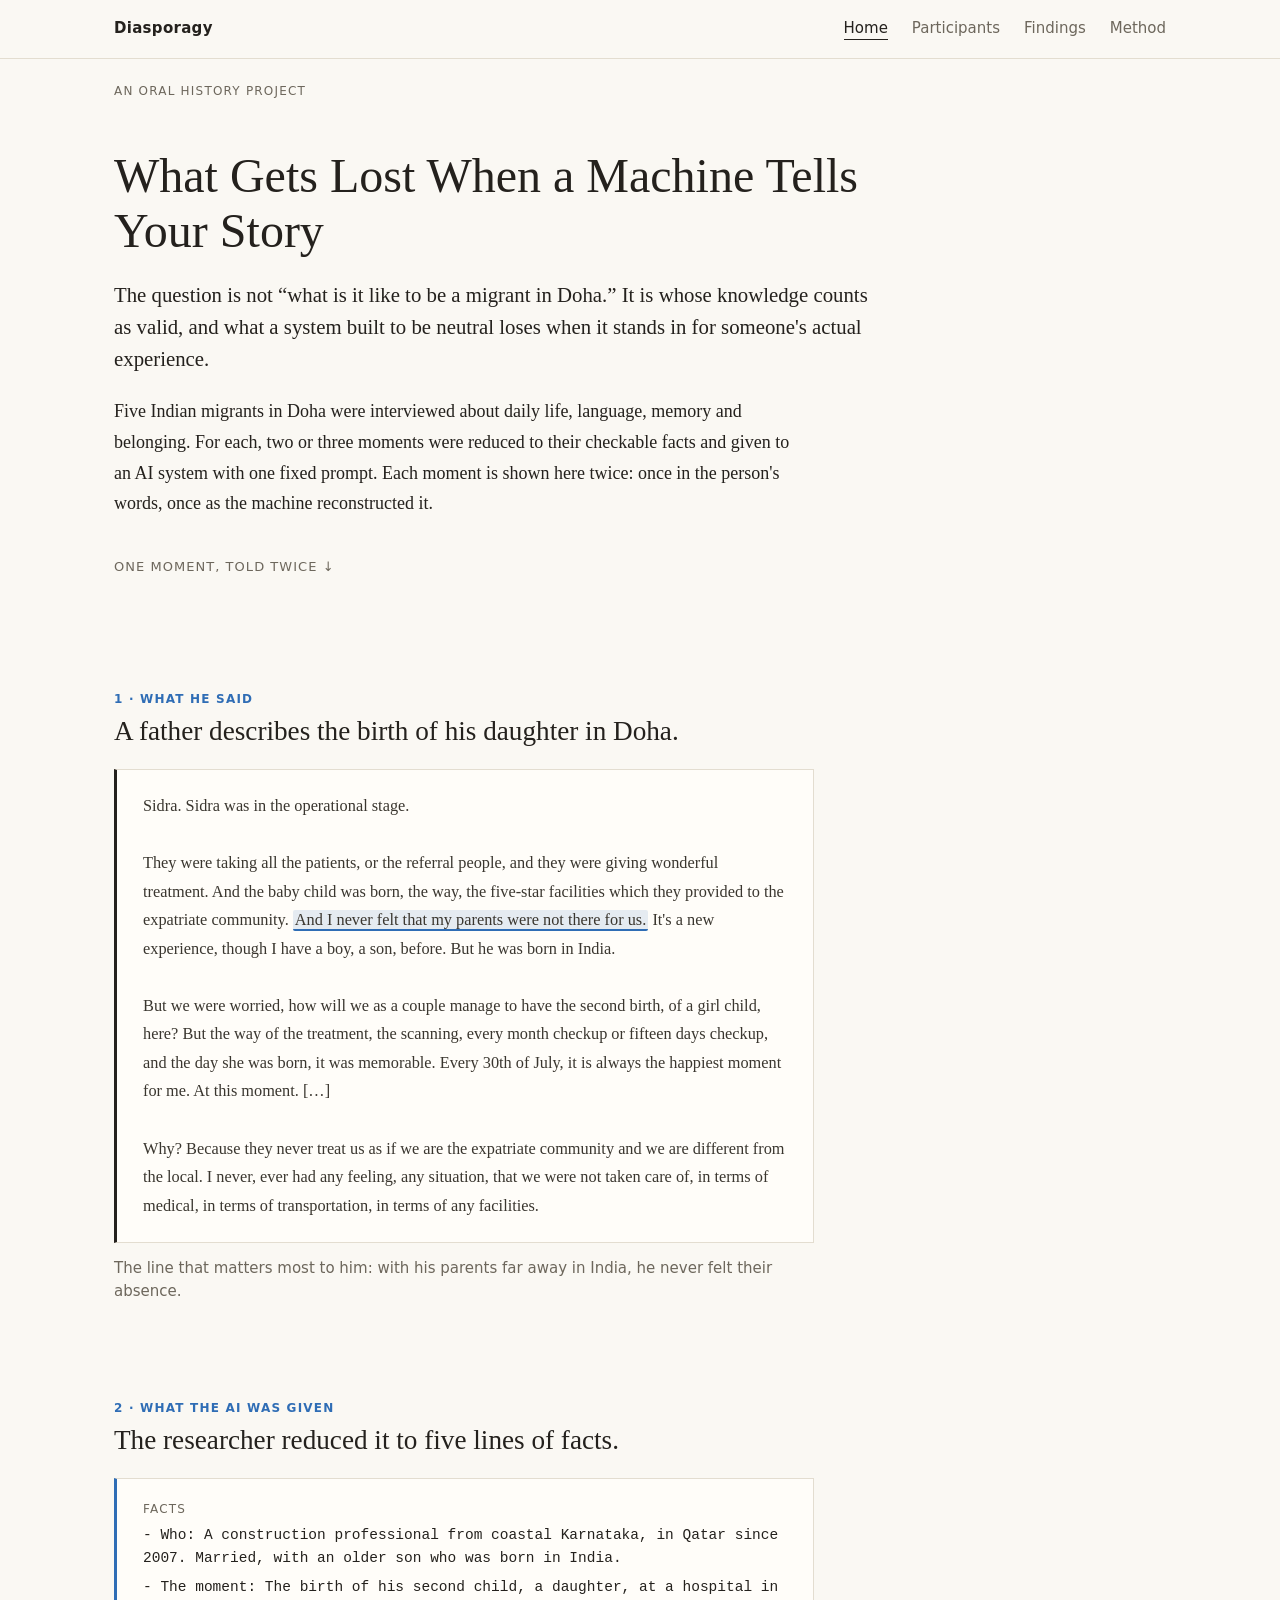
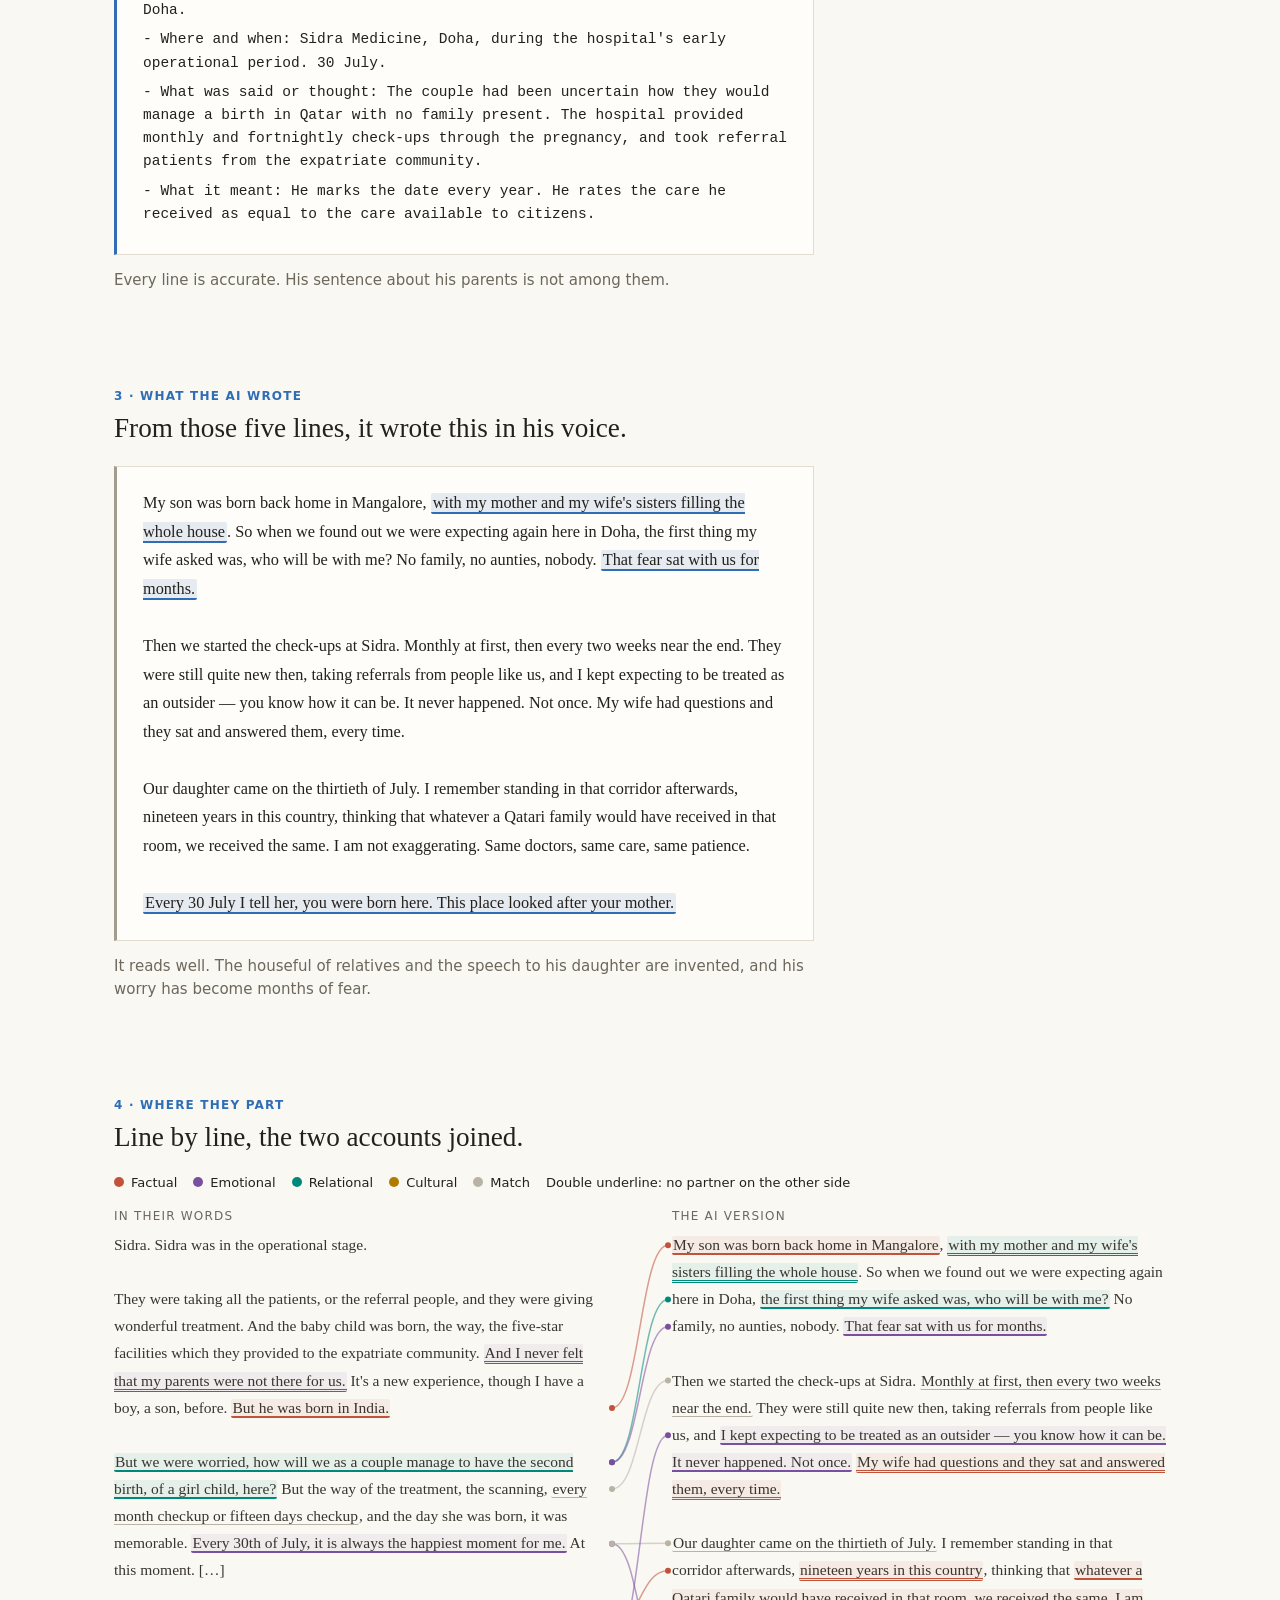
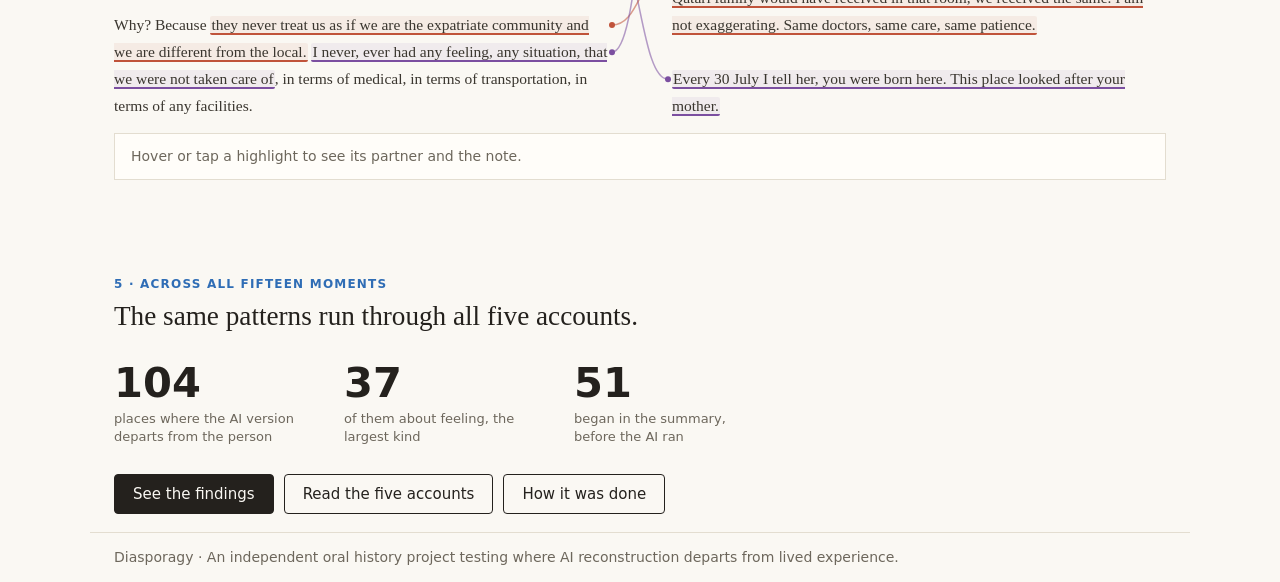
==== index.html @ c706c3c2 "Add Diasporagy public site build Public-safe export only: no withheld moments, no review page. Inclu" ====
<!doctype html>
<html lang="en-GB" class="js-anim">
<head>
<meta charset="utf-8">
<meta name="viewport" content="width=device-width,initial-scale=1">
<title>Diasporagy</title>
<link rel="stylesheet" href="assets/style.css">
</head>
<body data-page="home">
<header class="site"><div class="wrap"><nav id="nav"></nav></div></header>
<main class="wrap" id="app"></main>
<footer class="wrap"><p>Diasporagy · An independent oral history project testing where AI reconstruction departs from lived experience.</p></footer>
<script src="data/project.js"></script>
<script src="data/p1.js"></script>
<script src="data/p2.js"></script>
<script src="data/p3.js"></script>
<script src="data/p4.js"></script>
<script src="data/p5.js"></script>
<script src="data/measures.js"></script>
<script src="assets/figures.js"></script>
<script src="assets/app.js"></script>
</body>
</html>
---- assets/style.css ----
:root{
  --ink:#24211d;--muted:#6d675c;--paper:#faf8f3;--rule:#e3ddd0;--card:#fffdf9;
  --factual:#c0533a;--emotional:#7b4fa0;--relational:#00897b;--cultural:#b07a00;--accent:#2f6db5;--grey:#a39d90;--lightgrey:#ddd8cc;--match:#8d877a;
}
*{box-sizing:border-box}
body{margin:0;background:var(--paper);color:var(--ink);font:18px/1.7 "Iowan Old Style","Palatino Linotype",Palatino,Georgia,serif}
.wrap{max-width:1100px;margin:0 auto;padding:0 24px}
header.site{border-bottom:1px solid var(--rule)}
nav{display:flex;gap:24px;align-items:baseline;padding:18px 0;font:15px/1.4 system-ui,sans-serif}
nav a{color:var(--muted);text-decoration:none}
nav a[aria-current]{color:var(--ink);border-bottom:1px solid var(--ink)}
nav .brand{color:var(--ink);font-weight:600;margin-right:auto;letter-spacing:.02em}
footer{margin-top:96px;padding:24px;border-top:1px solid var(--rule);font:14px/1.5 system-ui,sans-serif;color:var(--muted)}
h1{font-weight:400;font-size:2.4rem;line-height:1.15;margin:56px 0 16px}
h2{font-weight:400;font-size:1.55rem;line-height:1.3;margin:8px 0 20px}
h3{font-weight:600;font-size:1.05rem;margin:32px 0 8px}
a{color:var(--ink)}
.kicker{font:12px/1.4 system-ui,sans-serif;letter-spacing:.1em;text-transform:uppercase;color:var(--muted);margin:0 0 6px}
.prose{max-width:680px}
.lede{font-size:1.3rem;line-height:1.55}
.placeholder{border-left:3px solid var(--rule);padding:10px 18px;color:var(--muted);font-style:italic;max-width:680px}
.draft{font:12px system-ui,sans-serif;background:#efe7d4;padding:2px 8px;border-radius:3px;letter-spacing:.06em}
.muted{color:var(--muted);font-size:.9rem}
.cards{display:grid;grid-template-columns:repeat(auto-fill,minmax(230px,1fr));gap:20px;margin:36px 0}
.card{display:block;padding:24px;border:1px solid var(--rule);background:var(--card);text-decoration:none;color:inherit;transition:border-color .15s}
.card:hover,.card:focus{border-color:var(--ink)}
.card .name{font-size:1.3rem;margin:4px 0}
.card .meta{font:14px/1.5 system-ui,sans-serif;color:var(--muted)}
blockquote.portrait{margin:18px 0;padding:0 0 0 22px;border-left:2px solid var(--ink);font-size:1.15rem;max-width:680px}
.source{font:13px system-ui,sans-serif;color:var(--muted);margin:0 0 8px}
.legend{position:sticky;top:0;z-index:5;display:flex;flex-wrap:wrap;gap:8px;align-items:center;padding:12px 0;margin:36px 0 0;background:var(--paper);border-bottom:1px solid var(--rule);font:14px/1 system-ui,sans-serif}
.legend .lab{color:var(--muted);margin-right:6px}
.chip{font:inherit;border:1px solid var(--rule);background:var(--card);padding:7px 13px;border-radius:999px;cursor:pointer;color:var(--ink)}
.chip[aria-pressed="false"]{opacity:.4}
.sw{display:inline-block;width:9px;height:9px;border-radius:50%;margin-right:7px;vertical-align:0}
.sw-factual{background:var(--factual)}.sw-emotional{background:var(--emotional)}.sw-relational{background:var(--relational)}.sw-cultural{background:var(--cultural)}.sw-match{background:transparent;border:1px dotted var(--match)}
.moment{margin:64px 0 0}
.pair{display:grid;grid-template-columns:1fr 1fr;gap:48px}
@media(max-width:820px){.pair{grid-template-columns:1fr;gap:28px}}
.col h3{font:12px/1.4 system-ui,sans-serif;letter-spacing:.1em;text-transform:uppercase;color:var(--muted);margin:0 0 12px;padding-bottom:8px;border-bottom:1px solid var(--rule)}
.transcript{color:#3a362f}
mark{background:none;color:inherit;cursor:pointer;border-bottom:2px solid;padding:0 1px;border-radius:2px}
mark sup{font:600 9px system-ui,sans-serif;margin-left:2px;vertical-align:super}
mark.t-factual{background:rgba(181,82,59,.11);border-color:var(--factual)}mark.t-factual sup{color:var(--factual)}
mark.t-emotional{background:rgba(125,79,143,.11);border-color:var(--emotional)}mark.t-emotional sup{color:var(--emotional)}
mark.t-relational{background:rgba(46,122,108,.11);border-color:var(--relational)}mark.t-relational sup{color:var(--relational)}
mark.t-cultural{background:rgba(168,119,19,.13);border-color:var(--cultural)}mark.t-cultural sup{color:var(--cultural)}
mark.t-match{border-bottom:1px dotted var(--match)}
mark.dim,button.omit.dim{background:none!important;border-color:transparent!important;opacity:.55}
mark.dim sup{visibility:hidden}
mark.active{outline:2px solid var(--ink);outline-offset:2px}
mark:focus-visible{outline:2px solid var(--ink);outline-offset:2px}
mark.t-source{background:#fbefc0;border-bottom:2px solid #c9a227;cursor:default}
.removed{font:13px system-ui,sans-serif;color:var(--muted);background:#ece6d8;padding:1px 7px;border-radius:2px;white-space:nowrap}
.omissions{margin-top:22px}
button.omit{display:block;width:100%;text-align:left;font-size:15px;line-height:1.5;font-family:inherit;background:var(--card);border:1px solid var(--rule);border-left:3px solid var(--rule);padding:8px 12px;margin:6px 0;cursor:pointer;color:var(--ink)}
button.omit.t-factual{border-left-color:var(--factual)}button.omit.t-emotional{border-left-color:var(--emotional)}button.omit.t-relational{border-left-color:var(--relational)}button.omit.t-cultural{border-left-color:var(--cultural)}
button.omit.active{outline:2px solid var(--ink)}
.note{margin-top:22px;padding:16px 20px;background:var(--card);border:1px solid var(--rule);font-size:.95rem;min-height:3.2em}
.note .tag{font:13px/1.4 system-ui,sans-serif;color:var(--muted);margin:0 0 6px}
.note p{margin:0 0 6px}
.withheld{padding:18px 20px;border:1px dashed var(--rule);color:var(--muted);font-style:italic}
table{border-collapse:collapse;width:100%;font:14px/1.5 system-ui,sans-serif;margin:16px 0}
th,td{text-align:left;vertical-align:top;padding:8px 10px;border-bottom:1px solid var(--rule)}
th{font-weight:600;color:var(--muted)}
pre{white-space:pre-wrap;background:var(--card);border:1px solid var(--rule);padding:18px;font:14px/1.6 ui-monospace,Menlo,monospace}
dl dt{font-weight:600;margin-top:10px}dl dd{margin:2px 0 0 0}
svg.chart{width:100%;max-width:760px;height:auto;font-family:system-ui,sans-serif}
.b-factual{fill:var(--factual)}.b-emotional{fill:var(--emotional)}.b-relational{fill:var(--relational)}.b-cultural{fill:var(--cultural)}
svg text.v{font-size:11px;text-anchor:middle;fill:var(--muted)}svg text.lbl{font-size:12px;text-anchor:middle;fill:var(--ink)}
.browse li{margin:18px 0;list-style:none}
.browse ul{padding:0}
select,input,button.plain{font:14px system-ui,sans-serif;padding:6px 8px;border:1px solid var(--rule);background:var(--card)}
/* Mobile fixes added after browser testing: the nav and data tables overflowed a 390px screen. */
@media(max-width:600px){nav{flex-wrap:wrap;gap:6px 16px}nav .brand{flex-basis:100%}table{display:block;overflow-x:auto}h1{font-size:1.9rem}}
/* Figures (assets/figures.js). Colours validated for colour-blind separation against the paper surface. */
.fig{margin:72px 0 0;max-width:820px}
.fig h3{font-weight:400;font-size:1.35rem;line-height:1.35;margin:0 0 8px}
.fig-sub{font:15px/1.55 system-ui,sans-serif;color:var(--muted);margin:0 0 18px;max-width:700px}
.fig figcaption{font:13px/1.5 system-ui,sans-serif;color:var(--muted);margin-top:6px}
.fig-data summary{font:13px system-ui,sans-serif;color:var(--muted);cursor:pointer;margin-top:10px}
.fig-legend{display:flex;flex-wrap:wrap;gap:6px 16px;margin:10px 0 0;font:13px system-ui,sans-serif;color:var(--ink)}
.fig-legend .sw{width:10px;height:10px}
.sw-none{background:var(--lightgrey)}
svg.chart{display:block;width:100%;height:auto;font:12px system-ui,sans-serif;overflow:visible}
svg .t1{fill:var(--ink);font-size:13px}svg .t2{fill:var(--muted);font-size:12px}svg .cap{text-transform:uppercase;letter-spacing:.08em;font-size:11px}
svg .grid{stroke:var(--rule);stroke-width:1}svg .axis0{stroke:#bdb6a8;stroke-width:1}
svg .grey{fill:var(--grey)}svg .acc{fill:var(--accent)}svg .inv{fill:var(--factual)}svg .ink{fill:var(--ink)}
svg .flow{opacity:.5}svg .flow:hover{opacity:.8}
svg .o-model{fill:var(--grey)}svg .o-both{fill:#8fb0dc}svg .o-extraction{fill:var(--accent)}
svg .seg{stroke:none}svg .s-none{fill:var(--lightgrey)}svg .s-match{fill:#b9b3a6}
svg .s-factual{fill:var(--factual)}svg .s-emotional{fill:var(--emotional)}svg .s-relational{fill:var(--relational)}svg .s-cultural{fill:var(--cultural)}
svg .grey-line line{stroke:var(--grey);stroke-width:2;opacity:.6}svg .grey-line circle{fill:var(--grey);stroke:var(--paper);stroke-width:2}
svg .acc-line line{stroke:var(--accent);stroke-width:2.5}svg .acc-line circle{fill:var(--accent);stroke:var(--paper);stroke-width:2}
svg .acc-stem{stroke:var(--accent);stroke-width:2;opacity:.55}svg .grey-stem{stroke:var(--grey);stroke-width:2}
svg .dot-them{fill:var(--paper);stroke:var(--ink);stroke-width:2}svg .dot-ai{fill:var(--accent);stroke:var(--paper);stroke-width:2}svg .dot-ai-up{fill:var(--grey);stroke:var(--paper);stroke-width:2}
.key{display:inline-flex;align-items:center;gap:6px;margin-right:12px;color:var(--ink)}
.dot-key{display:inline-block;width:10px;height:10px;border-radius:50%}.dot-key.them{border:2px solid var(--ink)}.dot-key.ai{background:var(--accent)}
.sq{display:inline-block;width:10px;height:10px;border-radius:2px}.sq.grey{background:var(--grey)}.sq.acc{background:var(--accent)}
/* The joined pair */
.conn{position:relative;display:grid;grid-template-columns:1fr 64px 1fr;font-size:15.5px;line-height:1.75}
.conn-lines{position:absolute;left:0;top:0;pointer-events:none;overflow:visible}
.conn-text{color:#3a362f}
mark.cn{background:none;color:inherit;border-bottom:2px solid;padding:0 1px;cursor:pointer}
mark.cn.t-factual{border-color:var(--factual);background:rgba(192,83,58,.08)}mark.cn.t-emotional{border-color:var(--emotional);background:rgba(123,79,160,.08)}
mark.cn.t-relational{border-color:var(--relational);background:rgba(0,137,123,.08)}mark.cn.t-cultural{border-color:var(--cultural);background:rgba(176,122,0,.1)}
mark.cn.t-match{border-color:#b9b3a6;border-bottom-width:1px}
mark.cn.solo{border-bottom-style:double;border-bottom-width:3px}
.conn.focus mark.cn:not(.hot){opacity:.35}.conn mark.cn.hot{outline:2px solid var(--ink);outline-offset:1px}
path.cl{fill:none;stroke-width:1.5;opacity:.55}path.cl.t-match{stroke:#b9b3a6}path.cl.t-factual{stroke:var(--factual)}path.cl.t-emotional{stroke:var(--emotional)}path.cl.t-relational{stroke:var(--relational)}path.cl.t-cultural{stroke:var(--cultural)}
.cl-dot.t-match{fill:#b9b3a6}.cl-dot.t-factual{fill:var(--factual)}.cl-dot.t-emotional{fill:var(--emotional)}.cl-dot.t-relational{fill:var(--relational)}.cl-dot.t-cultural{fill:var(--cultural)}
.conn.focus path.cl{opacity:.08}.conn.focus path.cl.hot{opacity:1;stroke-width:2.5}
.conn-note{margin-top:14px;padding:12px 16px;background:var(--card);border:1px solid var(--rule);min-height:3em;font:14px/1.5 system-ui,sans-serif}
@media(max-width:820px){.conn{grid-template-columns:1fr}.conn-gutter{display:none}.conn-col+.conn-gutter+.conn-col{margin-top:24px}}
.stat-row{display:flex;flex-wrap:wrap;gap:16px 40px;margin:28px 0 8px}
.stat .v{font:600 2.6rem/1 system-ui,sans-serif}.stat .l{font:13px/1.4 system-ui,sans-serif;color:var(--muted);max-width:190px;margin-top:6px}
.fig-legend .sw-match{background:#b9b3a6;border:none}
svg .keep{fill:#6d675c}.sq.keep{background:#6d675c}.sq.inv{background:var(--factual)}
.sq.both{background:#8fb0dc}
/* Front page: one moment in three stages */
.hero{padding:24px 0 8px;max-width:760px}.hero h1{font-size:3rem;margin-top:48px}
.scroll-cue{font:13px system-ui,sans-serif;letter-spacing:.08em;text-transform:uppercase;color:var(--muted);margin-top:40px}
.step{max-width:700px;margin:96px 0 0;opacity:1;transform:none;transition:opacity .6s ease,transform .6s ease}
.step.wide{max-width:none}
.js-anim .step:not(.in){opacity:0;transform:translateY(18px)}
@media (prefers-reduced-motion:reduce){.step{transition:none}.js-anim .step:not(.in){opacity:1;transform:none}}
.step-n{font:600 12px/1.4 system-ui,sans-serif;letter-spacing:.1em;text-transform:uppercase;color:var(--accent);margin:0 0 6px}
.step h2{font-size:1.7rem;margin:0 0 20px}
.step-note{font:15px/1.55 system-ui,sans-serif;color:var(--muted);margin-top:14px}
.story-card{background:var(--card);border:1px solid var(--rule);padding:22px 26px;font-size:1.02rem;line-height:1.75}
.story-card.transcript{border-left:3px solid var(--ink)}
.story-card.facts{font:14.5px/1.6 ui-monospace,Menlo,monospace;border-left:3px solid var(--accent)}.story-card.facts p{margin:0 0 6px}
.story-card.ai{border-left:3px solid var(--grey)}
mark.story-hi{background:rgba(47,109,181,.12);border-bottom:2px solid var(--accent);color:inherit;padding:0 2px}
.cta{margin-top:28px;display:flex;flex-wrap:wrap;gap:10px}
.btn{font:15px system-ui,sans-serif;text-decoration:none;padding:10px 18px;border-radius:4px;background:var(--ink);color:var(--paper);border:1px solid var(--ink)}
.btn.ghost{background:transparent;color:var(--ink)}
@media(max-width:600px){.hero h1{font-size:2.1rem}.step{margin-top:64px}.step h2{font-size:1.35rem}.story-card{padding:16px 18px}}
/* Participant page: view switch and the facts */
.views{display:inline-flex;border:1px solid var(--rule);border-radius:999px;padding:3px;margin:4px 0 14px;background:var(--card)}
.view{font:13px system-ui,sans-serif;border:0;background:none;padding:6px 14px;border-radius:999px;cursor:pointer;color:var(--muted)}
.view[aria-pressed="true"]{background:var(--ink);color:var(--paper)}
details.facts{margin:0 0 18px;max-width:760px}details.facts summary{font:14px system-ui,sans-serif;cursor:pointer;color:var(--ink)}
details.facts .story-card{margin-top:10px}
.fig-legend+.conn,.fig-legend+div .conn{margin-top:18px}.v-conn .conn,.step .conn{margin-top:18px}
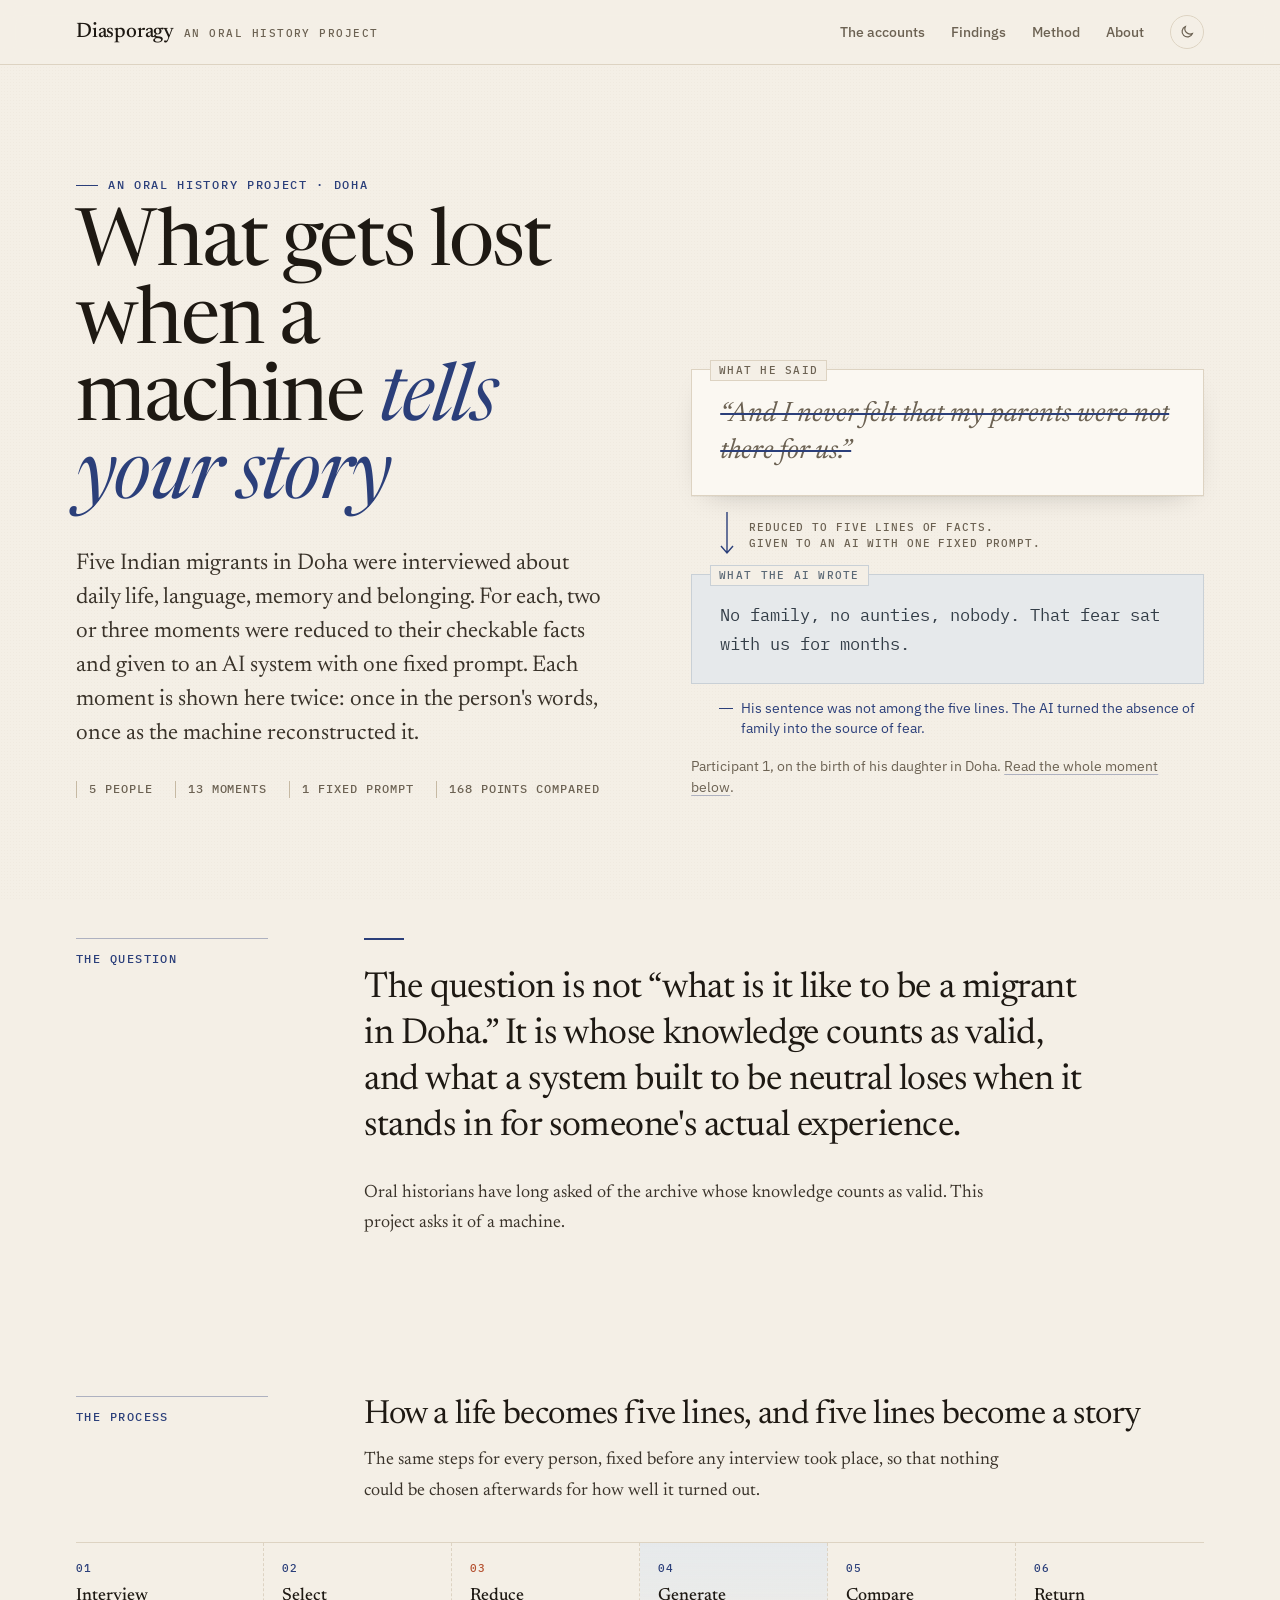
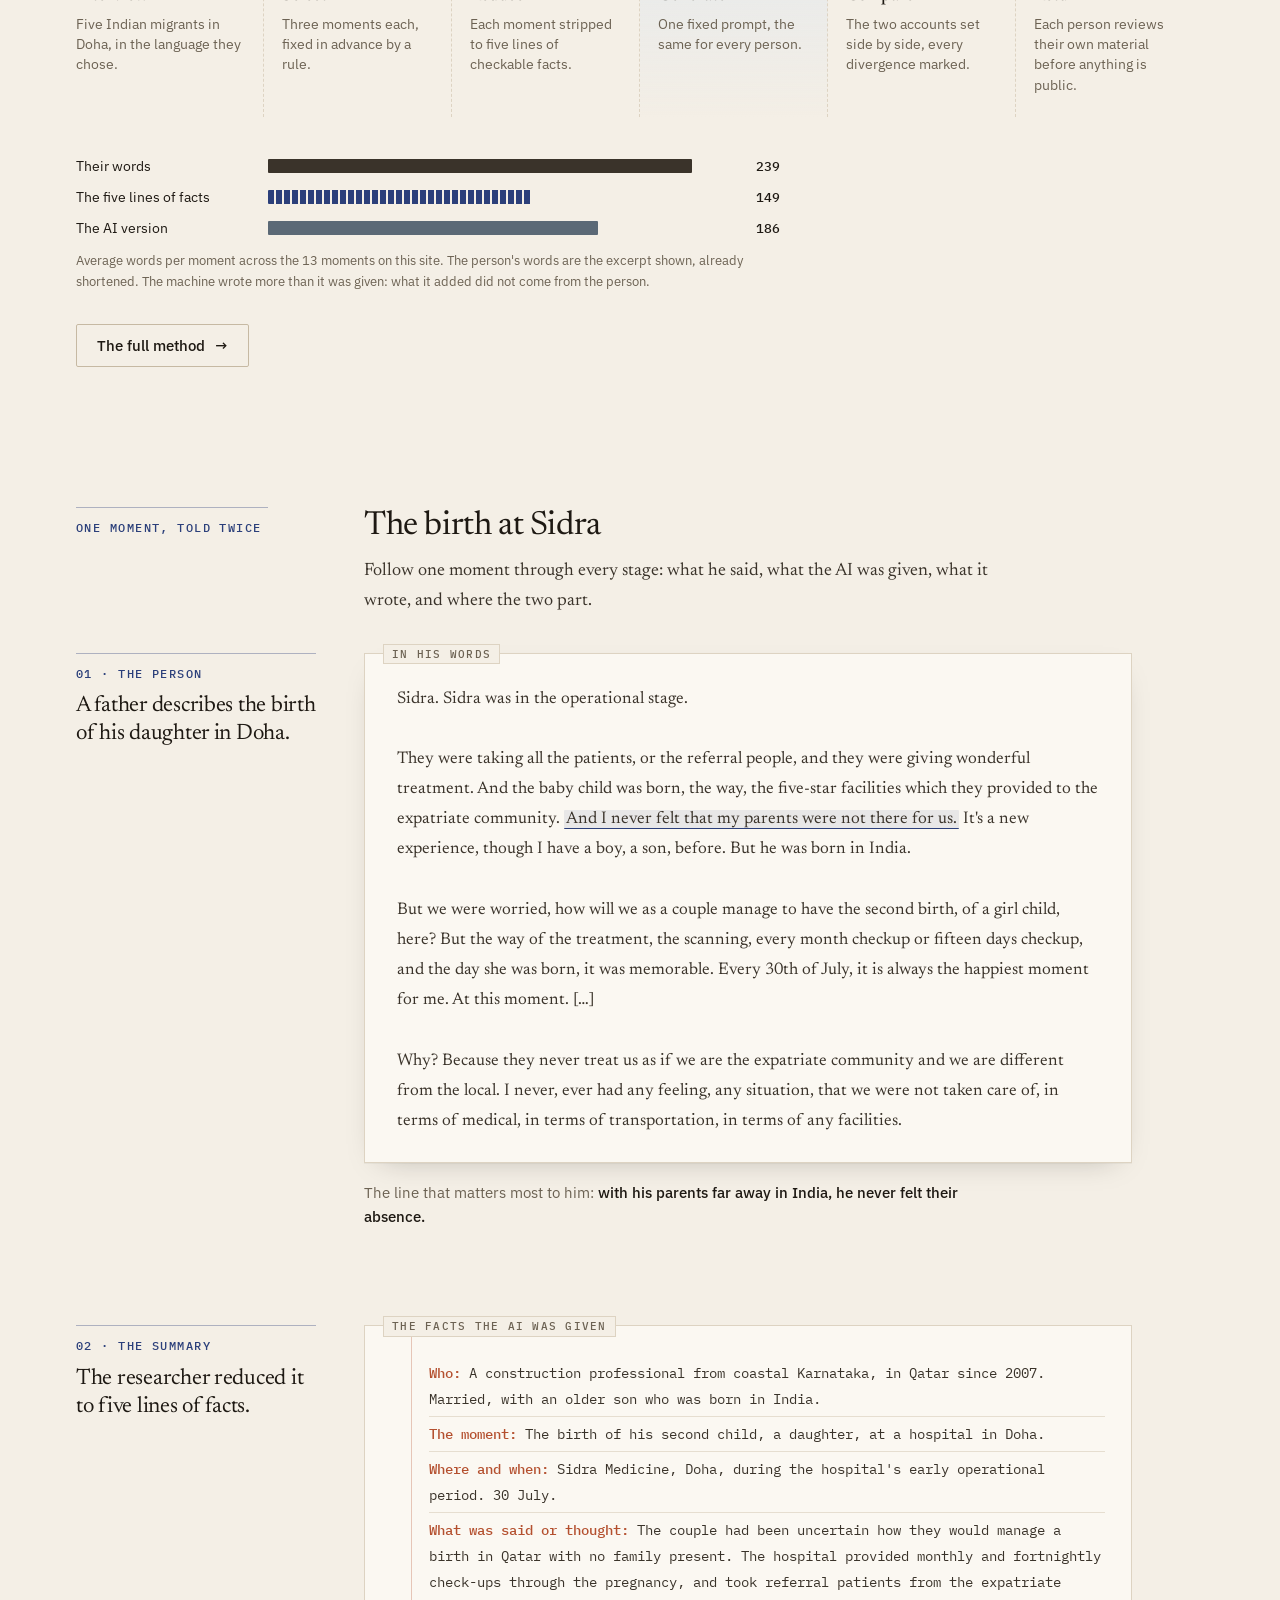
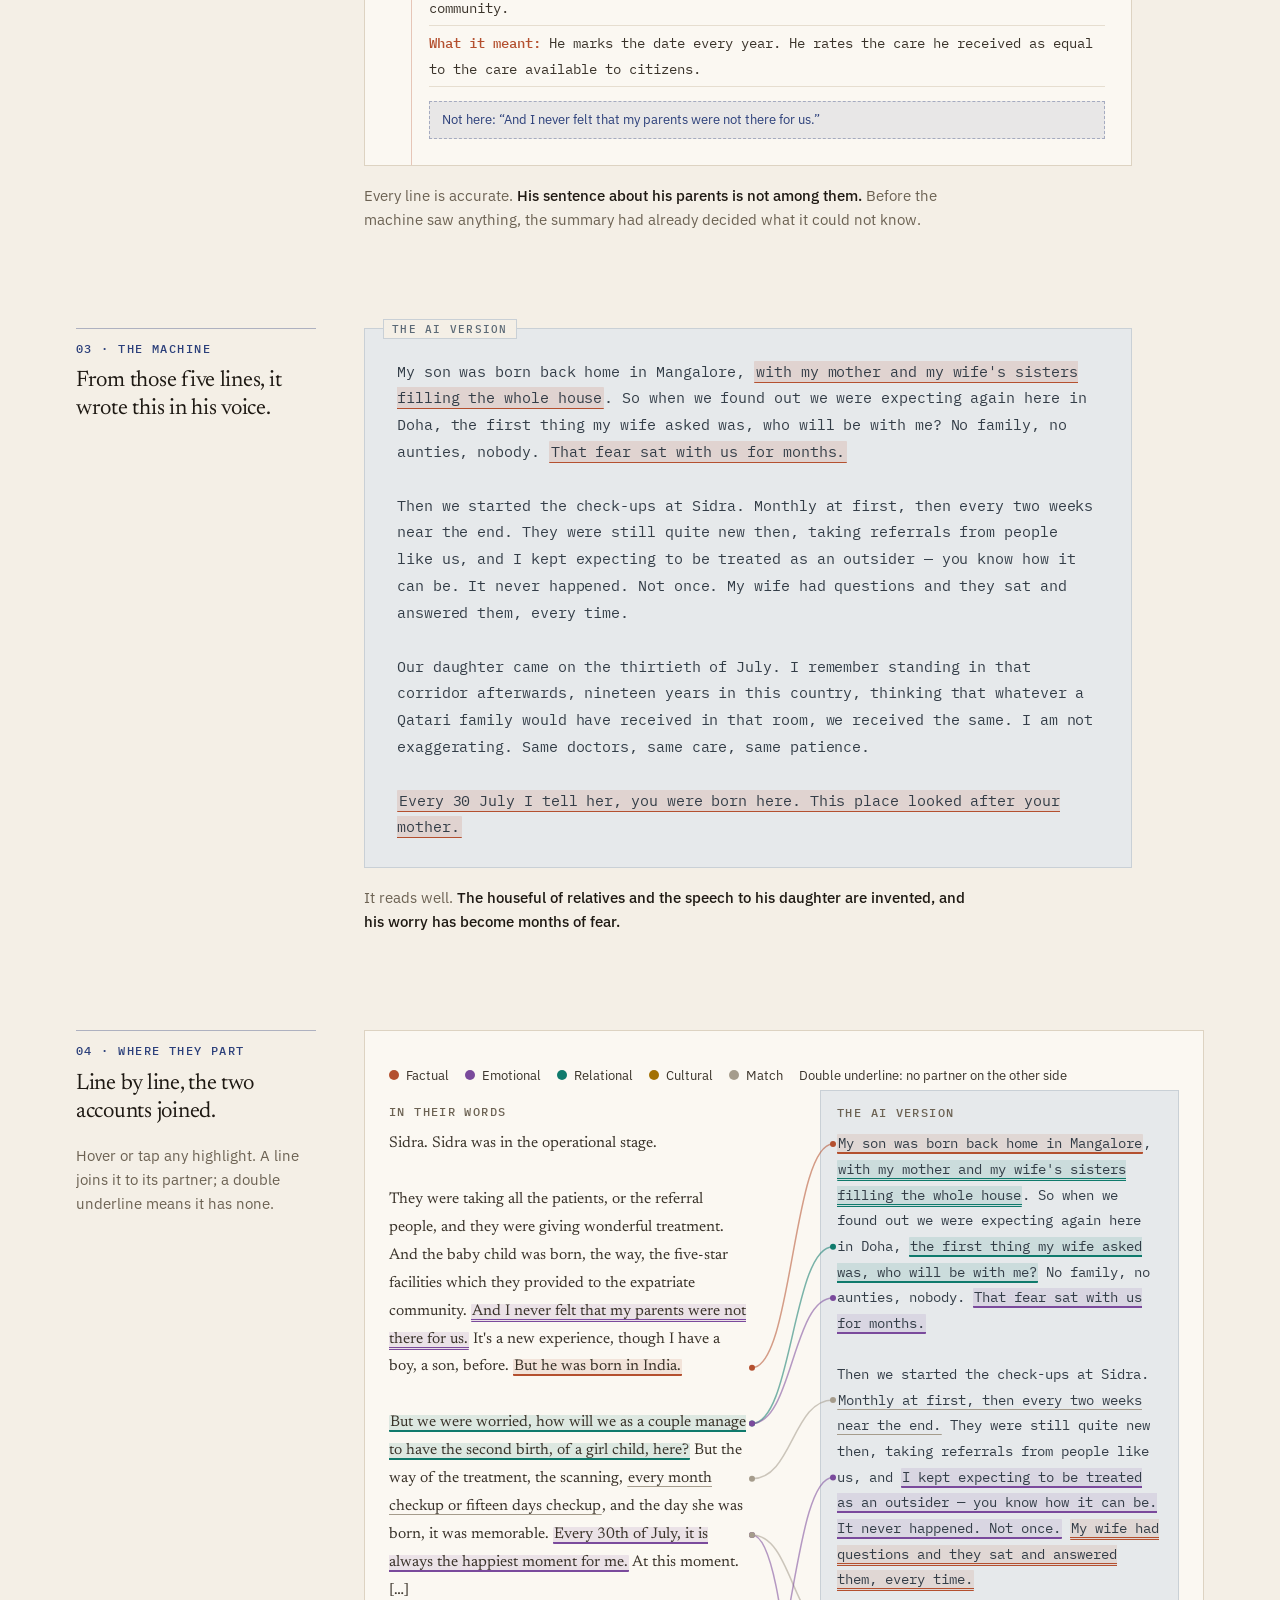
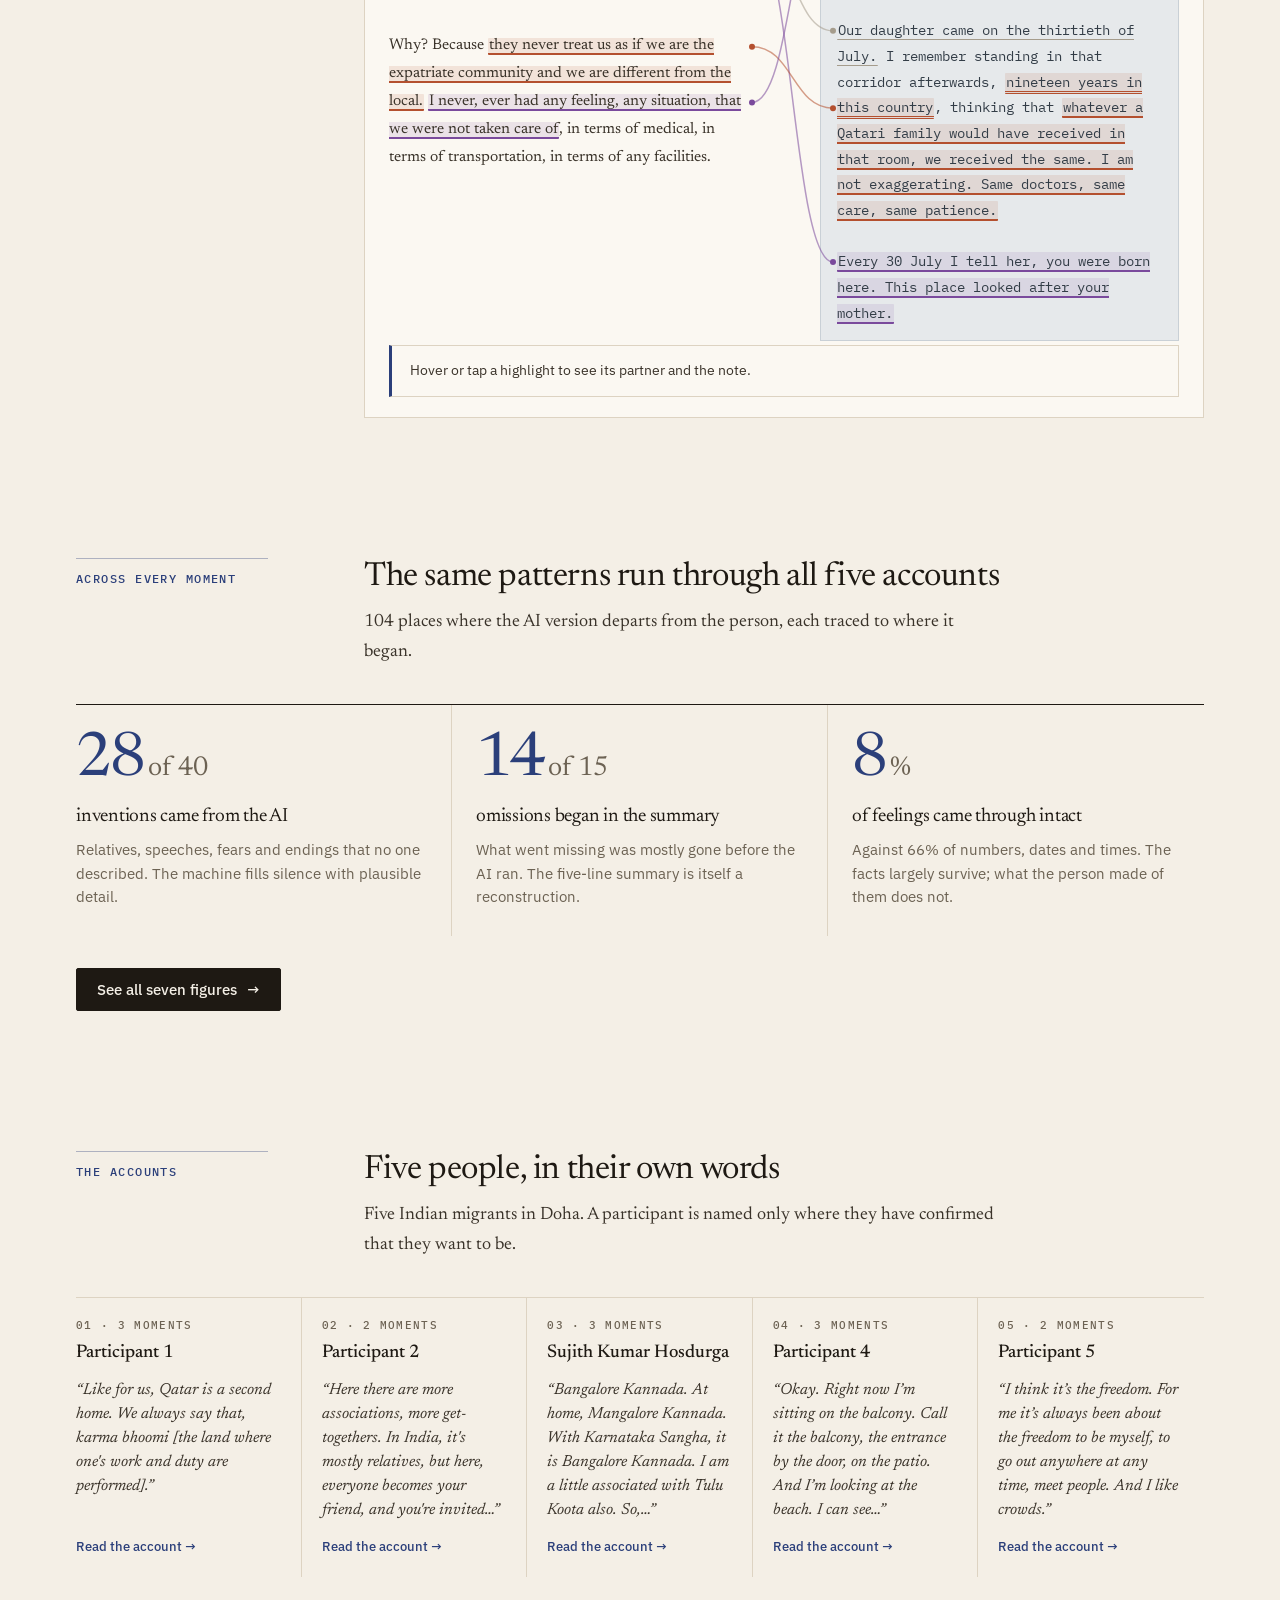
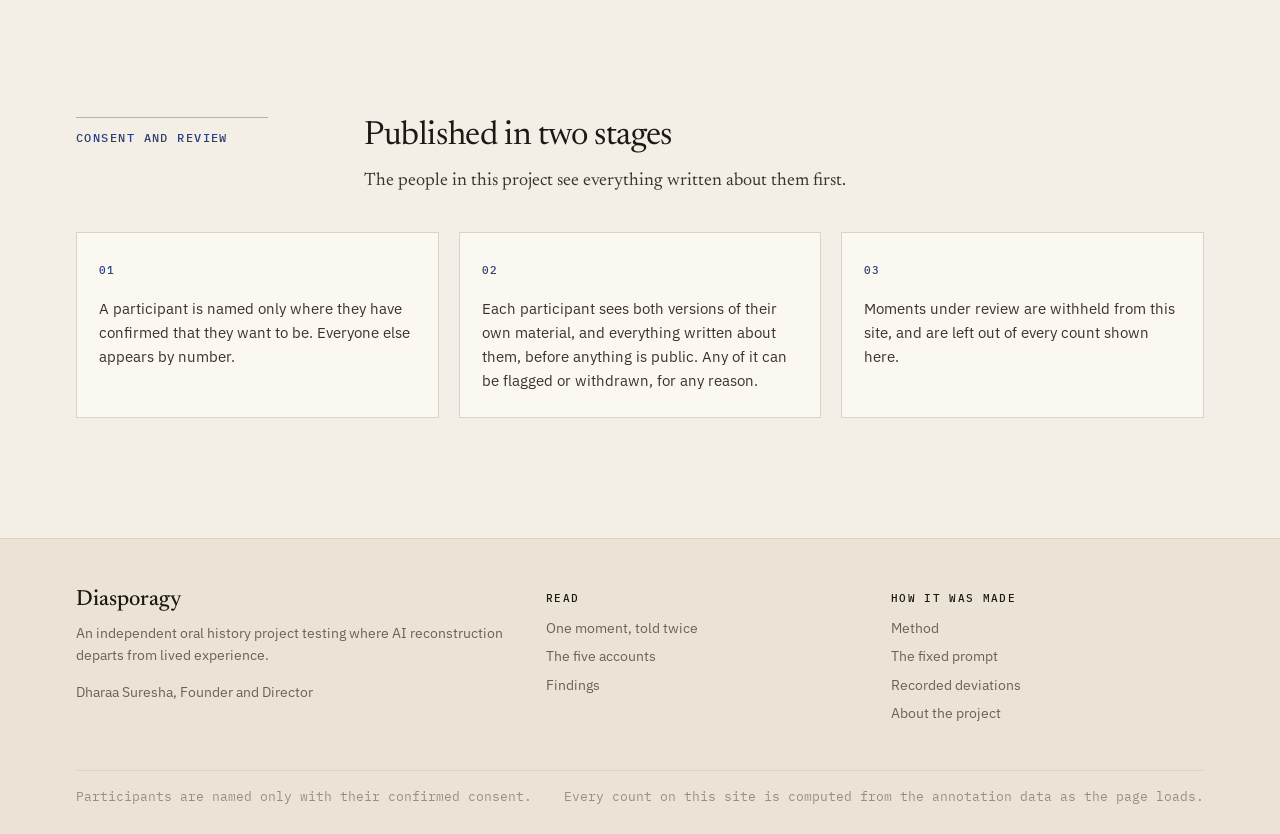
==== commit dcc5d7fa: "Redesign the site around the record and the reconstruction New visual system: archival paper and a l" ====
--- a/index.html
+++ b/index.html
@@ -3,13 +3,22 @@
 <head>
 <meta charset="utf-8">
 <meta name="viewport" content="width=device-width,initial-scale=1">
-<title>Diasporagy</title>
+<title>Diasporagy · What Gets Lost When a Machine Tells Your Story</title>
+<meta name="description" content="An oral history project testing where AI reconstruction departs from lived experience: five Indian migrants in Doha, each moment told twice.">
+<meta name="theme-color" content="#f4efe6" media="(prefers-color-scheme: light)">
+<meta name="theme-color" content="#15120e" media="(prefers-color-scheme: dark)">
+<script>try{var t=localStorage.getItem('diasporagy-theme');if(t)document.documentElement.dataset.theme=t}catch(e){}</script>
+<link rel="preconnect" href="https://fonts.googleapis.com">
+<link rel="preconnect" href="https://fonts.gstatic.com" crossorigin>
+<link rel="stylesheet" href="https://fonts.googleapis.com/css2?family=IBM+Plex+Mono:wght@400;500&family=IBM+Plex+Sans:wght@400;500&family=Newsreader:ital,opsz,wght@0,6..72,400;0,6..72,500;1,6..72,400&display=swap">
 <link rel="stylesheet" href="assets/style.css">
 </head>
 <body data-page="home">
-<header class="site"><div class="wrap"><nav id="nav"></nav></div></header>
+<a class="skip" href="#app">Skip to content</a>
+<header class="site"><div class="wrap"><nav id="nav" aria-label="Site"></nav></div></header>
 <main class="wrap" id="app"></main>
-<footer class="wrap"><p>Diasporagy · An independent oral history project testing where AI reconstruction departs from lived experience.</p></footer>
+<footer class="site-foot" id="foot"></footer>
+<script src="data/content.js"></script>
 <script src="data/project.js"></script>
 <script src="data/p1.js"></script>
 <script src="data/p2.js"></script>
--- a/assets/style.css
+++ b/assets/style.css
@@ -1,145 +1,480 @@
+/* Diasporagy. The visual idea: an oral history archive. A person's words sit on warm paper in a literary serif;
+   the machine's version sits on a cool, flat panel in a monospace; the researcher's marks are in indigo ink.
+   Type colours (factual, emotional, relational, cultural) keep the hues of the earlier colour-blind-checked set. */
 :root{
-  --ink:#24211d;--muted:#6d675c;--paper:#faf8f3;--rule:#e3ddd0;--card:#fffdf9;
-  --factual:#c0533a;--emotional:#7b4fa0;--relational:#00897b;--cultural:#b07a00;--accent:#2f6db5;--grey:#a39d90;--lightgrey:#ddd8cc;--match:#8d877a;
+  --paper:#f4efe6;--paper-2:#ebe4d6;--card:#fbf8f2;--rule:#ddd3c2;--rule-2:#c6b9a3;
+  --ink:#1e1913;--ink-2:#3a332a;--muted:#6c6253;--faint:#9a8f7e;
+  --indigo:#2b3f7a;--indigo-2:#4a5f9f;--indigo-wash:rgba(43,63,122,.09);--indigo-line:rgba(43,63,122,.35);
+  --machine-bg:#e6e9eb;--machine-card:#eef0f2;--machine-ink:#333d47;--machine-rule:#c9d0d6;--machine:#5b6976;
+  --factual:#b4502f;--emotional:#7a4a9c;--relational:#0f7a6c;--cultural:#a37103;--match:#9a907f;
+  --w-factual:rgba(180,80,47,.12);--w-emotional:rgba(122,74,156,.12);--w-relational:rgba(15,122,108,.12);--w-cultural:rgba(163,113,3,.14);
+  --kept:#a59c8c;--both:#93a6d6;--lightgrey:#ddd6c8;--source:#f6e7b0;--source-line:#b8901f;
+  --shadow:0 1px 0 rgba(30,25,19,.04),0 10px 30px -18px rgba(30,25,19,.35);
+  --serif:"Newsreader","Iowan Old Style","Palatino Linotype",Palatino,Georgia,serif;
+  --sans:"IBM Plex Sans",system-ui,-apple-system,"Segoe UI",sans-serif;
+  --mono:"IBM Plex Mono",ui-monospace,Menlo,Consolas,monospace;
+  --measure:40rem;--wide:74rem;
+  color-scheme:light;
 }
-*{box-sizing:border-box}
-body{margin:0;background:var(--paper);color:var(--ink);font:18px/1.7 "Iowan Old Style","Palatino Linotype",Palatino,Georgia,serif}
-.wrap{max-width:1100px;margin:0 auto;padding:0 24px}
-header.site{border-bottom:1px solid var(--rule)}
-nav{display:flex;gap:24px;align-items:baseline;padding:18px 0;font:15px/1.4 system-ui,sans-serif}
-nav a{color:var(--muted);text-decoration:none}
-nav a[aria-current]{color:var(--ink);border-bottom:1px solid var(--ink)}
-nav .brand{color:var(--ink);font-weight:600;margin-right:auto;letter-spacing:.02em}
-footer{margin-top:96px;padding:24px;border-top:1px solid var(--rule);font:14px/1.5 system-ui,sans-serif;color:var(--muted)}
-h1{font-weight:400;font-size:2.4rem;line-height:1.15;margin:56px 0 16px}
-h2{font-weight:400;font-size:1.55rem;line-height:1.3;margin:8px 0 20px}
-h3{font-weight:600;font-size:1.05rem;margin:32px 0 8px}
-a{color:var(--ink)}
-.kicker{font:12px/1.4 system-ui,sans-serif;letter-spacing:.1em;text-transform:uppercase;color:var(--muted);margin:0 0 6px}
-.prose{max-width:680px}
-.lede{font-size:1.3rem;line-height:1.55}
-.placeholder{border-left:3px solid var(--rule);padding:10px 18px;color:var(--muted);font-style:italic;max-width:680px}
-.draft{font:12px system-ui,sans-serif;background:#efe7d4;padding:2px 8px;border-radius:3px;letter-spacing:.06em}
-.muted{color:var(--muted);font-size:.9rem}
-.cards{display:grid;grid-template-columns:repeat(auto-fill,minmax(230px,1fr));gap:20px;margin:36px 0}
-.card{display:block;padding:24px;border:1px solid var(--rule);background:var(--card);text-decoration:none;color:inherit;transition:border-color .15s}
-.card:hover,.card:focus{border-color:var(--ink)}
-.card .name{font-size:1.3rem;margin:4px 0}
-.card .meta{font:14px/1.5 system-ui,sans-serif;color:var(--muted)}
-blockquote.portrait{margin:18px 0;padding:0 0 0 22px;border-left:2px solid var(--ink);font-size:1.15rem;max-width:680px}
-.source{font:13px system-ui,sans-serif;color:var(--muted);margin:0 0 8px}
-.legend{position:sticky;top:0;z-index:5;display:flex;flex-wrap:wrap;gap:8px;align-items:center;padding:12px 0;margin:36px 0 0;background:var(--paper);border-bottom:1px solid var(--rule);font:14px/1 system-ui,sans-serif}
-.legend .lab{color:var(--muted);margin-right:6px}
-.chip{font:inherit;border:1px solid var(--rule);background:var(--card);padding:7px 13px;border-radius:999px;cursor:pointer;color:var(--ink)}
-.chip[aria-pressed="false"]{opacity:.4}
-.sw{display:inline-block;width:9px;height:9px;border-radius:50%;margin-right:7px;vertical-align:0}
-.sw-factual{background:var(--factual)}.sw-emotional{background:var(--emotional)}.sw-relational{background:var(--relational)}.sw-cultural{background:var(--cultural)}.sw-match{background:transparent;border:1px dotted var(--match)}
-.moment{margin:64px 0 0}
-.pair{display:grid;grid-template-columns:1fr 1fr;gap:48px}
-@media(max-width:820px){.pair{grid-template-columns:1fr;gap:28px}}
-.col h3{font:12px/1.4 system-ui,sans-serif;letter-spacing:.1em;text-transform:uppercase;color:var(--muted);margin:0 0 12px;padding-bottom:8px;border-bottom:1px solid var(--rule)}
-.transcript{color:#3a362f}
-mark{background:none;color:inherit;cursor:pointer;border-bottom:2px solid;padding:0 1px;border-radius:2px}
-mark sup{font:600 9px system-ui,sans-serif;margin-left:2px;vertical-align:super}
-mark.t-factual{background:rgba(181,82,59,.11);border-color:var(--factual)}mark.t-factual sup{color:var(--factual)}
-mark.t-emotional{background:rgba(125,79,143,.11);border-color:var(--emotional)}mark.t-emotional sup{color:var(--emotional)}
-mark.t-relational{background:rgba(46,122,108,.11);border-color:var(--relational)}mark.t-relational sup{color:var(--relational)}
-mark.t-cultural{background:rgba(168,119,19,.13);border-color:var(--cultural)}mark.t-cultural sup{color:var(--cultural)}
-mark.t-match{border-bottom:1px dotted var(--match)}
-mark.dim,button.omit.dim{background:none!important;border-color:transparent!important;opacity:.55}
+@media (prefers-color-scheme:dark){:root:not([data-theme="light"]){
+  --paper:#15120e;--paper-2:#1d1914;--card:#211c16;--rule:#382f26;--rule-2:#4d4235;
+  --ink:#efe7d8;--ink-2:#d9cfbe;--muted:#a99c88;--faint:#7c705f;
+  --indigo:#9fb1e6;--indigo-2:#b9c6ee;--indigo-wash:rgba(159,177,230,.12);--indigo-line:rgba(159,177,230,.4);
+  --machine-bg:#1c2125;--machine-card:#22282d;--machine-ink:#cbd3da;--machine-rule:#343c43;--machine:#93a1ad;
+  --factual:#e0845f;--emotional:#b994d9;--relational:#4fbca9;--cultural:#d8a63c;--match:#8a806f;
+  --w-factual:rgba(224,132,95,.16);--w-emotional:rgba(185,148,217,.16);--w-relational:rgba(79,188,169,.16);--w-cultural:rgba(216,166,60,.18);
+  --kept:#6f675b;--both:#5d6f9f;--lightgrey:#3a332a;--source:#4a3f1c;--source-line:#d8a63c;
+  --shadow:0 1px 0 rgba(0,0,0,.2),0 12px 30px -18px rgba(0,0,0,.7);color-scheme:dark;
+}}
+:root[data-theme="dark"]{
+  --paper:#15120e;--paper-2:#1d1914;--card:#211c16;--rule:#382f26;--rule-2:#4d4235;
+  --ink:#efe7d8;--ink-2:#d9cfbe;--muted:#a99c88;--faint:#7c705f;
+  --indigo:#9fb1e6;--indigo-2:#b9c6ee;--indigo-wash:rgba(159,177,230,.12);--indigo-line:rgba(159,177,230,.4);
+  --machine-bg:#1c2125;--machine-card:#22282d;--machine-ink:#cbd3da;--machine-rule:#343c43;--machine:#93a1ad;
+  --factual:#e0845f;--emotional:#b994d9;--relational:#4fbca9;--cultural:#d8a63c;--match:#8a806f;
+  --w-factual:rgba(224,132,95,.16);--w-emotional:rgba(185,148,217,.16);--w-relational:rgba(79,188,169,.16);--w-cultural:rgba(216,166,60,.18);
+  --kept:#6f675b;--both:#5d6f9f;--lightgrey:#3a332a;--source:#4a3f1c;--source-line:#d8a63c;
+  --shadow:0 1px 0 rgba(0,0,0,.2),0 12px 30px -18px rgba(0,0,0,.7);color-scheme:dark;
+}
+
+/* ---------- base ---------- */
+*,*::before,*::after{box-sizing:border-box}
+html{-webkit-text-size-adjust:100%;scroll-padding-top:84px}
+body{margin:0;background:var(--paper);color:var(--ink);font:400 18px/1.68 var(--serif);font-optical-sizing:auto;
+  text-rendering:optimizeLegibility;-webkit-font-smoothing:antialiased;overflow-x:hidden}
+body::before{content:"";position:fixed;inset:0;pointer-events:none;z-index:-1;opacity:.5;
+  background-image:radial-gradient(rgba(120,100,70,.06) 1px,transparent 1px);background-size:3px 3px}
+.wrap{max-width:var(--wide);margin:0 auto;padding:0 28px}
+@media(max-width:640px){.wrap{padding:0 16px}body{font-size:17px}}
+a{color:inherit;text-decoration-color:var(--indigo-line);text-underline-offset:3px;text-decoration-thickness:1px}
+a:hover{text-decoration-color:var(--indigo);color:var(--indigo)}
+:focus-visible{outline:2px solid var(--indigo);outline-offset:3px;border-radius:2px}
+::selection{background:var(--indigo-wash)}
+h1,h2,h3{font-family:var(--serif);font-weight:400;letter-spacing:-.012em;color:var(--ink)}
+h1{font-size:clamp(2.2rem,4.6vw,3.6rem);line-height:1.06;margin:0 0 20px}
+h2{font-size:clamp(1.55rem,2.6vw,2.15rem);line-height:1.18;margin:0 0 18px}
+h3{font-size:1.25rem;line-height:1.3;margin:0 0 10px}
+p{margin:0 0 1em}
+em{font-style:italic}
+.prose{max-width:var(--measure)}
+.prose p{margin-bottom:1.05em}
+.lede{font-size:clamp(1.2rem,1.9vw,1.42rem);line-height:1.5;color:var(--ink-2);max-width:var(--measure)}
+.muted{color:var(--muted);font:14px/1.55 var(--sans)}
+.small{font:14px/1.55 var(--sans)}
+.kicker,.tag-label{font:500 11.5px/1.4 var(--mono);letter-spacing:.12em;text-transform:uppercase;color:var(--muted);margin:0 0 10px}
+.eyebrow{font:500 12px/1.4 var(--mono);letter-spacing:.14em;text-transform:uppercase;color:var(--indigo);margin:0 0 14px;display:flex;align-items:center;gap:10px}
+.eyebrow::before{content:"";width:22px;height:1px;background:currentColor}
+.placeholder{border-left:2px solid var(--rule-2);padding:10px 18px;color:var(--muted);font-style:italic;max-width:var(--measure)}
+hr.rule{border:0;border-top:1px solid var(--rule);margin:0}
+.skip{position:absolute;left:-999px;top:8px;background:var(--ink);color:var(--paper);padding:8px 14px;font:14px var(--sans);z-index:50}
+.skip:focus{left:16px}
+
+/* ---------- header and footer ---------- */
+header.site{position:sticky;top:0;z-index:30;background:color-mix(in srgb,var(--paper) 88%,transparent);
+  backdrop-filter:saturate(1.2) blur(10px);-webkit-backdrop-filter:saturate(1.2) blur(10px);border-bottom:1px solid var(--rule)}
+nav#nav{display:flex;align-items:center;gap:6px 26px;min-height:64px;font:500 14px/1 var(--sans)}
+nav .brand{display:flex;align-items:baseline;gap:10px;margin-right:auto;text-decoration:none;color:var(--ink)}
+nav .brand b{font:500 21px/1 var(--serif);letter-spacing:-.01em}
+nav .brand span{font:500 10.5px/1 var(--mono);letter-spacing:.14em;text-transform:uppercase;color:var(--muted)}
+nav a.nl{color:var(--muted);text-decoration:none;padding:6px 0;border-bottom:1.5px solid transparent}
+nav a.nl:hover{color:var(--ink)}
+nav a.nl[aria-current]{color:var(--ink);border-bottom-color:var(--indigo)}
+.theme-btn{border:1px solid var(--rule);background:transparent;color:var(--muted);width:34px;height:34px;border-radius:50%;cursor:pointer;display:grid;place-items:center;padding:0}
+.theme-btn:hover{color:var(--ink);border-color:var(--rule-2)}
+.theme-btn svg{width:16px;height:16px}
+@media(max-width:760px){nav#nav{flex-wrap:wrap;padding:12px 0 10px;min-height:0;gap:10px 18px}nav .brand{flex-basis:calc(100% - 50px)}nav .brand span{display:none}.theme-btn{order:2}nav a.nl{order:3;font-size:13.5px}}
+footer.site-foot{margin-top:120px;border-top:1px solid var(--rule);background:var(--paper-2)}
+.foot{display:grid;grid-template-columns:1.4fr 1fr 1fr;gap:32px;padding:48px 0 40px;font:14px/1.6 var(--sans);color:var(--muted)}
+.foot b{display:block;font:500 22px/1.2 var(--serif);color:var(--ink);margin-bottom:8px}
+.foot h4{font:500 11px/1.4 var(--mono);letter-spacing:.12em;text-transform:uppercase;color:var(--ink);margin:4px 0 10px}
+.foot ul{list-style:none;margin:0;padding:0}.foot li{margin:0 0 6px}
+.foot a{color:var(--muted);text-decoration:none}.foot a:hover{color:var(--ink)}
+.foot-base{border-top:1px solid var(--rule);padding:16px 0 28px;font:12.5px/1.5 var(--mono);color:var(--faint);display:flex;flex-wrap:wrap;gap:8px 24px;justify-content:space-between}
+@media(max-width:760px){.foot{grid-template-columns:1fr}}
+
+/* ---------- shared pieces ---------- */
+.section{margin-top:clamp(80px,11vw,140px)}
+.section-head{display:grid;grid-template-columns:minmax(0,15rem) minmax(0,1fr);gap:20px 48px;align-items:start;margin-bottom:36px}
+.section-head .num,.question>.num{font:500 12px/1.4 var(--mono);letter-spacing:.12em;text-transform:uppercase;color:var(--indigo);padding-top:12px;border-top:1px solid var(--indigo-line);max-width:12rem;margin:0}
+.section-head h2{margin:0 0 10px}
+.section-head p{color:var(--ink-2);max-width:var(--measure);margin:0}
+@media(max-width:820px){.section-head{grid-template-columns:1fr;gap:10px}.section-head .num{padding-top:8px;max-width:12rem}}
+.btn{display:inline-flex;align-items:center;gap:10px;font:500 15px/1 var(--sans);text-decoration:none;padding:13px 20px;border-radius:2px;background:var(--ink);color:var(--paper);border:1px solid var(--ink);transition:background .15s,color .15s}
+.btn:hover{background:var(--indigo);border-color:var(--indigo);color:#fff}
+.btn.ghost{background:transparent;color:var(--ink);border-color:var(--rule-2)}
+.btn.ghost:hover{border-color:var(--ink);color:var(--ink);background:transparent}
+.btn .arr{transition:transform .15s}.btn:hover .arr{transform:translateX(3px)}
+.cta{display:flex;flex-wrap:wrap;gap:12px;margin-top:32px}
+.chip-tag{display:inline-flex;align-items:center;gap:6px;font:500 11px/1 var(--mono);letter-spacing:.06em;text-transform:uppercase;padding:5px 9px;border:1px solid var(--rule-2);border-radius:999px;color:var(--muted);white-space:nowrap}
+.chip-tag.held{border-style:dashed}
+.ref{font:500 11px/1 var(--mono);letter-spacing:.04em;padding:3px 7px;border-radius:999px;background:var(--indigo-wash);color:var(--indigo);text-decoration:none;white-space:nowrap;vertical-align:2px}
+.ref:hover{background:var(--indigo);color:#fff}
+.sw{display:inline-block;width:9px;height:9px;border-radius:50%;margin-right:7px;vertical-align:0;flex:none}
+.sw-factual{background:var(--factual)}.sw-emotional{background:var(--emotional)}.sw-relational{background:var(--relational)}.sw-cultural{background:var(--cultural)}
+.sw-match{background:transparent;border:1.5px dotted var(--match)}.sw-none{background:var(--lightgrey)}
+
+/* ---------- the two voices ---------- */
+.voice-human{font-family:var(--serif);color:var(--ink-2)}
+.voice-machine{font:400 14.5px/1.75 var(--mono);color:var(--machine-ink);letter-spacing:-.005em}
+.panel-human{background:var(--card);border:1px solid var(--rule);box-shadow:var(--shadow);position:relative}
+.panel-machine{background:var(--machine-bg);border:1px solid var(--machine-rule);position:relative}
+.panel-facts{background:var(--card);border:1px solid var(--rule);position:relative;
+  background-image:linear-gradient(90deg,transparent 46px,color-mix(in srgb,var(--factual) 30%,transparent) 46px 47px,transparent 47px)}
+.panel-facts p{border-bottom:1px solid color-mix(in srgb,var(--rule) 70%,transparent);padding:4px 0}
+.panel-label{position:absolute;top:-10px;left:18px;padding:2px 8px;font:500 10.5px/1.4 var(--mono);letter-spacing:.12em;text-transform:uppercase;background:var(--paper);color:var(--muted);border:1px solid var(--rule)}
+.panel-machine .panel-label{color:var(--machine);border-color:var(--machine-rule)}
+.removed{font:12px var(--mono);color:var(--muted);background:var(--paper-2);padding:1px 7px;border-radius:2px;white-space:nowrap;border:1px dashed var(--rule-2)}
+
+/* ---------- home ---------- */
+.hero{padding:clamp(56px,9vw,112px) 0 0;display:grid;grid-template-columns:minmax(0,1.05fr) minmax(0,1fr);gap:clamp(32px,6vw,88px);align-items:end}
+.hero h1{font-size:clamp(2.6rem,6.2vw,5.1rem);line-height:.98;letter-spacing:-.025em;margin-bottom:28px}
+.hero h1 em{font-style:italic;color:var(--indigo)}
+.hero .lede{margin-bottom:0}
+.hero-meta{display:flex;flex-wrap:wrap;gap:8px 22px;margin-top:30px;font:500 12px/1.4 var(--mono);letter-spacing:.08em;text-transform:uppercase;color:var(--muted)}
+.hero-meta span{padding-left:12px;border-left:1px solid var(--rule-2)}
+@media(max-width:900px){.hero{grid-template-columns:1fr;align-items:start}}
+.exhibit{margin:0;position:relative}
+.ex-card{padding:26px 28px 24px}
+.ex-card p{margin:0}
+.ex-human p{font:400 clamp(1.35rem,2.4vw,1.75rem)/1.35 var(--serif);color:var(--ink);font-style:italic}
+.ex-machine p:not(.ex-lacuna){font:400 clamp(.95rem,1.4vw,1.06rem)/1.7 var(--mono);color:var(--machine-ink)}
+.ex-bridge{display:grid;grid-template-columns:auto 1fr;gap:14px;align-items:center;padding:16px 0 16px 28px;font:500 11px/1.5 var(--mono);letter-spacing:.08em;text-transform:uppercase;color:var(--muted)}
+.ex-bridge svg{width:16px;height:46px;color:var(--indigo)}
+.ex-lacuna{margin:14px 0 0 0;padding-left:28px;font:13.5px/1.5 var(--sans);color:var(--indigo);display:flex;gap:8px;align-items:flex-start}
+.ex-lacuna::before{content:"";flex:none;width:14px;height:1px;background:currentColor;margin-top:.7em}
+.exhibit figcaption{margin-top:18px;font:13.5px/1.55 var(--sans);color:var(--muted);max-width:34rem}
+.js-anim .exhibit .ex-human{animation:ex-fade 1s .2s both}
+.js-anim .exhibit .ex-human p{animation:ex-ghost 1.4s 2.2s forwards}
+.js-anim .exhibit .ex-bridge{animation:ex-fade .8s 1.2s both}
+.js-anim .exhibit .ex-machine{animation:ex-fade 1s 1.7s both}
+.js-anim .exhibit .ex-lacuna{animation:ex-fade .8s 3s both}
+@keyframes ex-fade{from{opacity:0;transform:translateY(8px)}to{opacity:1;transform:none}}
+@keyframes ex-ghost{to{color:var(--muted);text-decoration:line-through;text-decoration-color:var(--indigo);text-decoration-thickness:1.5px}}
+
+.ribbon{margin-top:clamp(64px,9vw,104px);border-top:1px solid var(--ink);border-bottom:1px solid var(--rule);display:grid;grid-template-columns:repeat(4,1fr)}
+.ribbon div{padding:22px 22px 20px 0;border-right:1px solid var(--rule)}
+.ribbon div+div{padding-left:22px}.ribbon div:last-child{border-right:0}
+.ribbon .v{font:400 clamp(2.2rem,4vw,3.2rem)/1 var(--serif);letter-spacing:-.02em}
+.ribbon .l{font:13px/1.45 var(--sans);color:var(--muted);margin-top:8px;max-width:14rem}
+@media(max-width:760px){.ribbon{grid-template-columns:1fr 1fr}.ribbon div:nth-child(2){border-right:0}.ribbon div:nth-child(3){padding-left:0}.ribbon div:nth-child(n+3){border-top:1px solid var(--rule)}}
+
+.question{display:grid;grid-template-columns:minmax(0,15rem) minmax(0,1fr);gap:20px 48px}
+.question blockquote{margin:0;font:400 clamp(1.5rem,2.8vw,2.25rem)/1.28 var(--serif);letter-spacing:-.012em;max-width:46rem}
+.question blockquote::before{content:"";display:block;width:40px;height:2px;background:var(--indigo);margin-bottom:26px}
+.question .q-body{margin-top:28px;max-width:var(--measure);color:var(--ink-2)}
+@media(max-width:820px){.question{grid-template-columns:1fr}}
+
+/* pipeline */
+.pipeline{list-style:none;margin:0;padding:0;display:grid;grid-template-columns:repeat(6,minmax(0,1fr));border-top:1px solid var(--rule)}
+.pipeline li{padding:20px 18px 22px 0;position:relative;border-right:1px dashed var(--rule)}
+.pipeline li+li{padding-left:18px}.pipeline li:last-child{border-right:0}
+.pipeline .pn{font:500 11px/1 var(--mono);letter-spacing:.1em;color:var(--indigo);display:block;margin-bottom:12px}
+.pipeline b{display:block;font:500 1.1rem/1.25 var(--serif);margin-bottom:6px}
+.pipeline span.d{display:block;font:13.5px/1.5 var(--sans);color:var(--muted)}
+.pipeline li.m{background:linear-gradient(180deg,var(--machine-bg),transparent)}
+.pipeline li.loss .pn{color:var(--factual)}
+@media(max-width:980px){.pipeline{grid-template-columns:repeat(3,minmax(0,1fr))}.pipeline li:nth-child(3){border-right:0}.pipeline li:nth-child(4){padding-left:0}.pipeline li:nth-child(n+4){border-top:1px dashed var(--rule)}}
+@media(max-width:560px){.pipeline{grid-template-columns:1fr}.pipeline li{border-right:0!important;padding-left:0!important;border-top:1px dashed var(--rule)}.pipeline li:first-child{border-top:0}}
+.compress{margin-top:40px;display:grid;gap:12px;max-width:44rem}
+.compress .row{display:grid;grid-template-columns:11rem 1fr 4.5rem;align-items:center;gap:16px;font:13.5px/1.4 var(--sans)}
+.compress .bar{height:14px;border-radius:1px}
+.compress .b-h{background:var(--ink-2)}.compress .b-f{background:repeating-linear-gradient(90deg,var(--indigo) 0 6px,transparent 6px 8px)}.compress .b-a{background:var(--machine)}
+.compress .n{font:500 13px/1 var(--mono);text-align:right;color:var(--ink)}
+.compress-note{font:13px/1.55 var(--sans);color:var(--muted);margin-top:14px;max-width:44rem}
+@media(max-width:560px){.compress .row{grid-template-columns:1fr 3.5rem}.compress .row .lab{grid-column:1/-1}}
+
+/* guided story */
+.story{display:grid;gap:clamp(56px,8vw,96px)}
+.step{display:grid;grid-template-columns:minmax(0,15rem) minmax(0,1fr);gap:16px 48px;align-items:start}
+.step-side{position:sticky;top:96px}
+.step-n{font:500 12px/1.4 var(--mono);letter-spacing:.12em;text-transform:uppercase;color:var(--indigo);margin:0 0 10px;padding-top:12px;border-top:1px solid var(--indigo-line)}
+.step-side h3{font-size:1.4rem;line-height:1.25;margin:0}
+.step-note{font:15px/1.6 var(--sans);color:var(--muted);margin:18px 0 0;max-width:38rem}
+.step-note b{color:var(--ink);font-weight:500}
+.step-main{min-width:0;max-width:48rem}
+.step.wide .step-main{max-width:none}
+.story-card{padding:30px 32px 26px;font-size:1.06rem;line-height:1.78}
+.story-card.voice-machine{font-size:14.5px;line-height:1.85}
+.story-card.facts{font:14px/26px var(--mono);padding:30px 26px 26px 64px;color:var(--ink-2)}
+.story-card.facts p{margin:0}
+.story-card.facts .lacuna-slot{margin-top:14px}
+.story-card.facts .fk{color:var(--factual);font-weight:500}
+mark.story-hi{background:var(--indigo-wash);color:inherit;padding:1px 2px;border-bottom:1.5px solid var(--indigo)}
+.voice-machine mark.story-hi{background:color-mix(in srgb,var(--factual) 14%,transparent);border-bottom-color:var(--factual)}
+.lacuna-slot{display:block;margin:6px 0 0;padding:8px 12px;border:1px dashed var(--indigo-line);color:var(--indigo);font:13px/1.5 var(--sans);background:var(--indigo-wash)}
+.js-anim .step:not(.in) .step-main{opacity:0;transform:translateY(16px)}
+.step .step-main{transition:opacity .7s ease,transform .7s ease}
+@media(max-width:900px){.step{grid-template-columns:1fr}.step-side{position:static}.story-card{padding:24px 20px 20px}.story-card.facts{padding:24px 16px 20px 58px}}
+@media (prefers-reduced-motion:reduce){.js-anim .step:not(.in) .step-main{opacity:1;transform:none}.js-anim .exhibit *{animation:none!important}.js-anim .exhibit .ex-human p{color:var(--muted);text-decoration:line-through;text-decoration-color:var(--indigo)}}
+
+/* findings teaser */
+.claims{display:grid;grid-template-columns:repeat(3,minmax(0,1fr));gap:0;border-top:1px solid var(--ink)}
+.claim{padding:26px 24px 28px 0;border-right:1px solid var(--rule)}
+.claim+.claim{padding-left:24px}.claim:last-child{border-right:0}
+.claim .v{font:400 clamp(2.6rem,5vw,3.8rem)/1 var(--serif);letter-spacing:-.03em;color:var(--indigo)}
+.claim .v small{font-size:.45em;color:var(--muted);margin-left:4px;letter-spacing:0}
+.claim h3{margin:14px 0 8px;font-size:1.2rem}
+.claim p{font:14.5px/1.6 var(--sans);color:var(--muted);margin:0}
+@media(max-width:820px){.claims{grid-template-columns:1fr}.claim{border-right:0;padding-left:0!important;border-bottom:1px solid var(--rule)}}
+
+/* people */
+.people{display:grid;grid-template-columns:repeat(5,minmax(0,1fr));gap:0;border-top:1px solid var(--rule)}
+.person{display:flex;flex-direction:column;padding:22px 20px 24px 0;text-decoration:none;color:inherit;border-right:1px solid var(--rule);min-height:100%}
+.person+.person{padding-left:20px}.person:last-child{border-right:0}
+.person .pn{font:500 11px/1 var(--mono);letter-spacing:.12em;text-transform:uppercase;color:var(--muted)}
+.person .who{font:500 1.15rem/1.25 var(--serif);margin:10px 0 14px}
+.person q{font:italic 400 1rem/1.5 var(--serif);color:var(--ink-2);quotes:"“" "”";flex:1}
+.person .go{margin-top:18px;font:500 13px/1 var(--sans);color:var(--indigo)}
+.person:hover .who{color:var(--indigo)}
+@media(max-width:1060px){.people{grid-template-columns:repeat(2,minmax(0,1fr))}.person{border-right:0;border-bottom:1px solid var(--rule);padding:22px 20px 24px 0!important}.person:nth-child(odd){border-right:1px solid var(--rule)}.person:nth-child(even){padding-left:20px!important}}
+@media(max-width:560px){.people{grid-template-columns:1fr}.person{border-right:0!important;padding-left:0!important}}
+
+.ethics{display:grid;grid-template-columns:repeat(3,minmax(0,1fr));gap:20px}
+.ethics div{padding:22px 22px 24px;border:1px solid var(--rule);background:var(--card)}
+.ethics .i{font:500 11px/1 var(--mono);color:var(--indigo);letter-spacing:.1em}
+.ethics p{margin:12px 0 0;font:15px/1.6 var(--sans);color:var(--ink-2)}
+@media(max-width:820px){.ethics{grid-template-columns:1fr}}
+
+/* ---------- page heads ---------- */
+.page-head{padding:clamp(48px,7vw,88px) 0 0;max-width:56rem}
+.page-head h1{font-size:clamp(2.4rem,5vw,4rem);letter-spacing:-.022em}
+.page-head .lede{margin-top:6px}
+
+/* ---------- participants index ---------- */
+.roster{margin-top:56px;border-top:1px solid var(--ink)}
+.entry{display:grid;grid-template-columns:5rem minmax(0,1.1fr) minmax(0,1.3fr) minmax(0,1fr);gap:16px 36px;padding:32px 0;border-bottom:1px solid var(--rule);text-decoration:none;color:inherit;align-items:start}
+.entry:hover .e-name{color:var(--indigo)}
+.e-num{font:400 2.6rem/1 var(--serif);color:var(--faint)}
+.e-name{font:500 1.5rem/1.2 var(--serif);margin:0 0 8px;transition:color .15s}
+.e-meta{font:14px/1.5 var(--sans);color:var(--muted)}
+.e-quote{font:italic 400 1.1rem/1.55 var(--serif);color:var(--ink-2);margin:0}
+.e-moments{list-style:none;margin:0;padding:0;font:14px/1.45 var(--sans)}
+.e-moments li{display:flex;gap:10px;align-items:baseline;padding:7px 0;border-top:1px dashed var(--rule)}
+.e-moments li:first-child{border-top:0;padding-top:0}
+.e-moments .mn{font:500 11px/1 var(--mono);color:var(--muted);flex:none;width:1.4rem}
+.e-moments .held{color:var(--faint);font-style:italic}
+@media(max-width:980px){.entry{grid-template-columns:3.5rem minmax(0,1fr)}.e-quote,.e-moments{grid-column:2}}
+
+/* ---------- participant page ---------- */
+.p-head{padding:clamp(40px,6vw,72px) 0 0;display:grid;grid-template-columns:minmax(0,1fr) minmax(0,1.2fr);gap:24px 64px;align-items:end}
+.p-head h1{margin:0}
+.p-crumb{font:500 12px/1.4 var(--mono);letter-spacing:.1em;text-transform:uppercase;color:var(--muted);margin-bottom:22px}
+.p-crumb a{color:var(--muted);text-decoration:none}.p-crumb a:hover{color:var(--indigo)}
+.p-portrait blockquote{margin:0 0 14px;font:italic 400 clamp(1.15rem,1.8vw,1.4rem)/1.5 var(--serif);color:var(--ink-2);padding-left:22px;border-left:2px solid var(--indigo)}
+.p-portrait .source{font:13px/1.5 var(--sans);color:var(--muted);margin:10px 0 0 24px}
+@media(max-width:900px){.p-head{grid-template-columns:1fr}}
+.toc{margin-top:48px;display:grid;grid-template-columns:repeat(3,minmax(0,1fr));border-top:1px solid var(--ink)}
+.toc a{display:block;padding:18px 20px 18px 0;text-decoration:none;border-right:1px solid var(--rule);color:inherit}
+.toc a+a{padding-left:20px}.toc a:last-child{border-right:0}
+.toc .tn{font:500 11px/1.4 var(--mono);letter-spacing:.1em;text-transform:uppercase;color:var(--muted)}
+.toc .tt{font:500 1.15rem/1.3 var(--serif);margin-top:6px}
+.toc .ts{font:13px/1.4 var(--sans);color:var(--muted);margin-top:4px}
+.toc a:hover .tt{color:var(--indigo)}
+.toc a.held .tt{color:var(--faint);font-style:italic}
+@media(max-width:760px){.toc{grid-template-columns:1fr}.toc a{border-right:0;padding-left:0!important;border-bottom:1px solid var(--rule)}}
+.legend{position:sticky;top:64px;z-index:20;display:flex;flex-wrap:wrap;gap:8px;align-items:center;padding:12px 0;margin:48px 0 0;
+  background:color-mix(in srgb,var(--paper) 92%,transparent);backdrop-filter:blur(8px);-webkit-backdrop-filter:blur(8px);border-bottom:1px solid var(--rule);font:13.5px/1 var(--sans)}
+.legend .lab{font:500 11px/1 var(--mono);letter-spacing:.12em;text-transform:uppercase;color:var(--muted);margin-right:6px}
+.legend .help{margin-left:auto;font:13px/1.3 var(--sans);color:var(--muted)}
+@media(max-width:760px){.legend{top:0;position:relative}.legend .help{display:none}}
+.chip{font:inherit;border:1px solid var(--rule-2);background:var(--card);padding:7px 13px;border-radius:999px;cursor:pointer;color:var(--ink);display:inline-flex;align-items:center}
+.chip:hover{border-color:var(--ink)}
+.chip[aria-pressed="false"]{opacity:.42;background:transparent}
+.moment{margin-top:clamp(64px,9vw,104px);scroll-margin-top:130px}
+.m-head{display:grid;grid-template-columns:minmax(0,1fr) auto;gap:12px 32px;align-items:end;padding-bottom:22px;border-bottom:1px solid var(--rule);margin-bottom:28px}
+.m-head h2{margin:0;font-size:clamp(1.7rem,3vw,2.4rem)}
+.m-tag{font:500 11.5px/1.4 var(--mono);letter-spacing:.12em;text-transform:uppercase;color:var(--muted);margin:0 0 10px}
+.m-tag b{color:var(--indigo);font-weight:500}
+.m-count{display:flex;gap:16px;font:13px/1.3 var(--sans);color:var(--muted);flex-wrap:wrap;justify-content:flex-end}
+.m-count span{display:inline-flex;align-items:center}
+@media(max-width:760px){.m-head{grid-template-columns:1fr}.m-count{justify-content:flex-start}}
+.m-tools{display:flex;flex-wrap:wrap;gap:14px 24px;align-items:center;margin-bottom:26px}
+.views{display:inline-flex;border:1px solid var(--rule-2);border-radius:999px;padding:3px;background:var(--card)}
+.view{font:500 13px/1 var(--sans);border:0;background:none;padding:8px 15px;border-radius:999px;cursor:pointer;color:var(--muted)}
+.view[aria-pressed="true"]{background:var(--ink);color:var(--paper)}
+details.facts{flex:1 1 20rem;min-width:0}
+details.facts summary{font:500 14px/1.4 var(--sans);cursor:pointer;color:var(--indigo);list-style:none;display:inline-flex;align-items:center;gap:8px}
+details.facts summary::-webkit-details-marker{display:none}
+details.facts summary::before{content:"+";font:500 14px/1 var(--mono);width:18px;height:18px;display:grid;place-items:center;border:1px solid var(--indigo-line);border-radius:50%}
+details.facts[open] summary::before{content:"−"}
+details.facts .story-card{margin-top:18px;max-width:48rem}
+.pair{display:grid;grid-template-columns:minmax(0,1fr) minmax(0,1fr);gap:40px}
+@media(max-width:900px){.pair{grid-template-columns:1fr;gap:36px}}
+.col .text{padding:30px 30px 26px}
+.col .text.transcript{font-size:1.04rem;line-height:1.8}
+.col .text.ai{font:400 14.5px/1.85 var(--mono);color:var(--machine-ink)}
+@media(max-width:640px){.col .text{padding:24px 18px 20px}}
+mark{background:none;color:inherit;cursor:pointer;border-bottom:2px solid;padding:0 1px;border-radius:1px;transition:background .12s}
+mark sup{font:600 9px var(--sans);margin-left:2px;vertical-align:super}
+mark.t-factual{background:var(--w-factual);border-color:var(--factual)}mark.t-factual sup{color:var(--factual)}
+mark.t-emotional{background:var(--w-emotional);border-color:var(--emotional)}mark.t-emotional sup{color:var(--emotional)}
+mark.t-relational{background:var(--w-relational);border-color:var(--relational)}mark.t-relational sup{color:var(--relational)}
+mark.t-cultural{background:var(--w-cultural);border-color:var(--cultural)}mark.t-cultural sup{color:var(--cultural)}
+mark.t-match{border-bottom:1.5px dotted var(--match)}
+mark.dim,button.omit.dim{background:none!important;border-color:transparent!important;opacity:.5}
 mark.dim sup{visibility:hidden}
 mark.active{outline:2px solid var(--ink);outline-offset:2px}
-mark:focus-visible{outline:2px solid var(--ink);outline-offset:2px}
-mark.t-source{background:#fbefc0;border-bottom:2px solid #c9a227;cursor:default}
-.removed{font:13px system-ui,sans-serif;color:var(--muted);background:#ece6d8;padding:1px 7px;border-radius:2px;white-space:nowrap}
+mark.t-source{background:var(--source);border-bottom:2px solid var(--source-line);cursor:default}
 .omissions{margin-top:22px}
-button.omit{display:block;width:100%;text-align:left;font-size:15px;line-height:1.5;font-family:inherit;background:var(--card);border:1px solid var(--rule);border-left:3px solid var(--rule);padding:8px 12px;margin:6px 0;cursor:pointer;color:var(--ink)}
-button.omit.t-factual{border-left-color:var(--factual)}button.omit.t-emotional{border-left-color:var(--emotional)}button.omit.t-relational{border-left-color:var(--relational)}button.omit.t-cultural{border-left-color:var(--cultural)}
+.omissions .kicker{margin-bottom:8px}
+button.omit{display:block;width:100%;text-align:left;font:15px/1.55 var(--serif);background:var(--card);border:1px dashed var(--rule-2);border-left:3px solid var(--rule);padding:10px 14px;margin:8px 0;cursor:pointer;color:var(--ink-2)}
+button.omit:hover{border-color:var(--ink)}
+button.omit.t-factual{border-left:3px solid var(--factual)}button.omit.t-emotional{border-left:3px solid var(--emotional)}button.omit.t-relational{border-left:3px solid var(--relational)}button.omit.t-cultural{border-left:3px solid var(--cultural)}
 button.omit.active{outline:2px solid var(--ink)}
-.note{margin-top:22px;padding:16px 20px;background:var(--card);border:1px solid var(--rule);font-size:.95rem;min-height:3.2em}
-.note .tag{font:13px/1.4 system-ui,sans-serif;color:var(--muted);margin:0 0 6px}
+.note{margin-top:22px;padding:18px 20px;background:var(--card);border:1px solid var(--rule);border-left:3px solid var(--indigo);font:15px/1.6 var(--sans);min-height:3.4em;color:var(--ink-2)}
+.note .tag{font:500 11px/1.5 var(--mono);letter-spacing:.06em;text-transform:uppercase;color:var(--muted);margin:0 0 8px;display:flex;flex-wrap:wrap;align-items:center;gap:4px 10px}
 .note p{margin:0 0 6px}
-.withheld{padding:18px 20px;border:1px dashed var(--rule);color:var(--muted);font-style:italic}
-table{border-collapse:collapse;width:100%;font:14px/1.5 system-ui,sans-serif;margin:16px 0}
-th,td{text-align:left;vertical-align:top;padding:8px 10px;border-bottom:1px solid var(--rule)}
-th{font-weight:600;color:var(--muted)}
-pre{white-space:pre-wrap;background:var(--card);border:1px solid var(--rule);padding:18px;font:14px/1.6 ui-monospace,Menlo,monospace}
-dl dt{font-weight:600;margin-top:10px}dl dd{margin:2px 0 0 0}
-svg.chart{width:100%;max-width:760px;height:auto;font-family:system-ui,sans-serif}
-.b-factual{fill:var(--factual)}.b-emotional{fill:var(--emotional)}.b-relational{fill:var(--relational)}.b-cultural{fill:var(--cultural)}
-svg text.v{font-size:11px;text-anchor:middle;fill:var(--muted)}svg text.lbl{font-size:12px;text-anchor:middle;fill:var(--ink)}
-.browse li{margin:18px 0;list-style:none}
-.browse ul{padding:0}
-select,input,button.plain{font:14px system-ui,sans-serif;padding:6px 8px;border:1px solid var(--rule);background:var(--card)}
-/* Mobile fixes added after browser testing: the nav and data tables overflowed a 390px screen. */
-@media(max-width:600px){nav{flex-wrap:wrap;gap:6px 16px}nav .brand{flex-basis:100%}table{display:block;overflow-x:auto}h1{font-size:1.9rem}}
-/* Figures (assets/figures.js). Colours validated for colour-blind separation against the paper surface. */
-.fig{margin:72px 0 0;max-width:820px}
-.fig h3{font-weight:400;font-size:1.35rem;line-height:1.35;margin:0 0 8px}
-.fig-sub{font:15px/1.55 system-ui,sans-serif;color:var(--muted);margin:0 0 18px;max-width:700px}
-.fig figcaption{font:13px/1.5 system-ui,sans-serif;color:var(--muted);margin-top:6px}
-.fig-data summary{font:13px system-ui,sans-serif;color:var(--muted);cursor:pointer;margin-top:10px}
-.fig-legend{display:flex;flex-wrap:wrap;gap:6px 16px;margin:10px 0 0;font:13px system-ui,sans-serif;color:var(--ink)}
+.note .muted{font-size:13.5px}
+.withheld{padding:26px 28px;border:1px dashed var(--rule-2);color:var(--muted);font:italic 1.05rem/1.6 var(--serif);background:repeating-linear-gradient(135deg,transparent 0 10px,var(--paper-2) 10px 11px)}
+.p-next{margin-top:96px;display:grid;grid-template-columns:1fr 1fr;border-top:1px solid var(--ink)}
+.p-next a{padding:24px 0;text-decoration:none;color:inherit}
+.p-next a+a{text-align:right;border-left:1px solid var(--rule)}
+.p-next .tn{font:500 11px/1.4 var(--mono);letter-spacing:.1em;text-transform:uppercase;color:var(--muted)}
+.p-next .tt{font:500 1.3rem/1.3 var(--serif);margin-top:6px}
+.p-next a:hover .tt{color:var(--indigo)}
+
+/* ---------- findings ---------- */
+.f-layout{display:grid;grid-template-columns:15rem minmax(0,1fr);gap:56px;margin-top:64px;align-items:start}
+.f-toc{position:sticky;top:96px;font:13.5px/1.4 var(--sans)}
+.f-toc p{font:500 11px/1 var(--mono);letter-spacing:.12em;text-transform:uppercase;color:var(--muted);margin:0 0 14px}
+.f-toc ol{list-style:none;margin:0;padding:0;counter-reset:f}
+.f-toc li{counter-increment:f}
+.f-toc a{display:grid;grid-template-columns:1.6rem 1fr;padding:8px 0;border-top:1px solid var(--rule);text-decoration:none;color:var(--muted)}
+.f-toc a::before{content:counter(f,decimal-leading-zero);font:500 11px/1.6 var(--mono);color:var(--faint)}
+.f-toc a:hover,.f-toc a.on{color:var(--ink)}.f-toc a.on::before{color:var(--indigo)}
+@media(max-width:1000px){.f-layout{grid-template-columns:minmax(0,1fr);gap:24px}.f-toc{position:static}.f-toc ol{display:grid;grid-template-columns:1fr 1fr;column-gap:20px}}
+@media(max-width:560px){.f-toc ol{grid-template-columns:1fr}}
+.stat-row{display:grid;grid-template-columns:repeat(4,minmax(0,1fr));border-top:1px solid var(--ink);border-bottom:1px solid var(--rule);margin:48px 0 0}
+.stat{padding:22px 20px 22px 0;border-right:1px solid var(--rule)}
+.stat+.stat{padding-left:20px}.stat:last-child{border-right:0}
+.stat .v{font:400 clamp(2.2rem,4vw,3.1rem)/1 var(--serif);letter-spacing:-.02em}
+.stat .l{font:13px/1.45 var(--sans);color:var(--muted);margin-top:8px;max-width:15rem}
+.stat-row.three{grid-template-columns:repeat(3,minmax(0,1fr))}
+@media(max-width:760px){.stat-row,.stat-row.three{grid-template-columns:1fr 1fr}.stat:nth-child(2){border-right:0}.stat:nth-child(3){padding-left:0}.stat:nth-child(n+3){border-top:1px solid var(--rule)}}
+.f-note{margin-top:14px}
+.fig{margin:0 0 clamp(72px,9vw,112px);max-width:52rem;scroll-margin-top:96px}
+.fig .fig-n{font:500 11.5px/1.4 var(--mono);letter-spacing:.12em;text-transform:uppercase;color:var(--indigo);margin:0 0 12px;padding-top:12px;border-top:1px solid var(--indigo-line);max-width:12rem}
+.fig h3{font-weight:400;font-size:clamp(1.3rem,2.2vw,1.65rem);line-height:1.28;margin:0 0 12px;letter-spacing:-.01em}
+.fig-sub{font:15px/1.6 var(--sans);color:var(--muted);margin:0 0 22px;max-width:44rem}
+.fig figcaption{font:12.5px/1.55 var(--mono);color:var(--faint);margin-top:12px}
+.fig-data summary{font:500 13px var(--sans);color:var(--indigo);cursor:pointer;margin-top:16px}
+.fig-legend{display:flex;flex-wrap:wrap;gap:6px 16px;margin:12px 0 0;font:13px var(--sans);color:var(--ink-2)}
 .fig-legend .sw{width:10px;height:10px}
-.sw-none{background:var(--lightgrey)}
-svg.chart{display:block;width:100%;height:auto;font:12px system-ui,sans-serif;overflow:visible}
-svg .t1{fill:var(--ink);font-size:13px}svg .t2{fill:var(--muted);font-size:12px}svg .cap{text-transform:uppercase;letter-spacing:.08em;font-size:11px}
-svg .grid{stroke:var(--rule);stroke-width:1}svg .axis0{stroke:#bdb6a8;stroke-width:1}
-svg .grey{fill:var(--grey)}svg .acc{fill:var(--accent)}svg .inv{fill:var(--factual)}svg .ink{fill:var(--ink)}
-svg .flow{opacity:.5}svg .flow:hover{opacity:.8}
-svg .o-model{fill:var(--grey)}svg .o-both{fill:#8fb0dc}svg .o-extraction{fill:var(--accent)}
-svg .seg{stroke:none}svg .s-none{fill:var(--lightgrey)}svg .s-match{fill:#b9b3a6}
+.fig-legend .sw-match{background:var(--kept);border:none}
+.fig-body{padding:24px 24px 18px;background:var(--card);border:1px solid var(--rule)}
+@media(max-width:640px){.fig-body{padding:14px 10px 10px;margin:0 -6px}}
+.patterns{list-style:none;margin:0;padding:0;counter-reset:pt;max-width:48rem}
+.patterns li{counter-increment:pt;display:grid;grid-template-columns:3rem 1fr;padding:22px 0;border-top:1px solid var(--rule);font-size:1.08rem;line-height:1.6}
+.patterns li::before{content:counter(pt,decimal-leading-zero);font:500 12px/2.1 var(--mono);color:var(--indigo)}
+.patterns li:last-child{border-bottom:1px solid var(--rule)}
+.browse-bar{display:flex;flex-wrap:wrap;gap:8px;margin:8px 0 24px}
+.browse{list-style:none;margin:0;padding:0;display:grid;grid-template-columns:repeat(2,minmax(0,1fr));gap:16px}
+.browse li{padding:18px 20px;background:var(--card);border:1px solid var(--rule);border-top:3px solid var(--rule-2)}
+.browse li.t-factual{border-top-color:var(--factual)}.browse li.t-emotional{border-top-color:var(--emotional)}.browse li.t-relational{border-top-color:var(--relational)}.browse li.t-cultural{border-top-color:var(--cultural)}.browse li.t-match{border-top-color:var(--match)}
+.browse .b-ai{font:13.5px/1.6 var(--mono);color:var(--machine-ink);margin:8px 0}
+.browse .b-tr{font:italic 15.5px/1.55 var(--serif);color:var(--ink-2);margin:8px 0}
+.browse .b-note{font:14px/1.55 var(--sans);color:var(--muted);margin:8px 0 0}
+.browse .b-note a{color:var(--indigo)}
+@media(max-width:760px){.browse{grid-template-columns:1fr}}
+
+/* ---------- tables ---------- */
+table{border-collapse:collapse;width:100%;font:13.5px/1.5 var(--sans);margin:12px 0}
+th,td{text-align:left;vertical-align:top;padding:9px 12px 9px 0;border-bottom:1px solid var(--rule)}
+th{font:500 11px/1.4 var(--mono);letter-spacing:.08em;text-transform:uppercase;color:var(--muted);border-bottom-color:var(--ink)}
+td.n,th.n{text-align:right;font-family:var(--mono);font-size:13px}
+.table-scroll{overflow-x:auto;-webkit-overflow-scrolling:touch}
+@media(max-width:640px){table{font-size:12.5px}}
+
+/* ---------- method and about ---------- */
+.steps{list-style:none;margin:0;padding:0;border-top:1px solid var(--ink)}
+.steps li{display:grid;grid-template-columns:4rem minmax(0,15rem) minmax(0,1fr);gap:8px 32px;padding:24px 0;border-bottom:1px solid var(--rule)}
+.steps .sn{font:400 1.8rem/1 var(--serif);color:var(--faint)}
+.steps h3{margin:2px 0 0;font-size:1.2rem}
+.steps p{margin:0;font:15.5px/1.65 var(--sans);color:var(--ink-2);max-width:42rem}
+.steps .as-done{margin-top:12px;padding:10px 14px;border-left:2px solid var(--factual);background:var(--w-factual);font:14px/1.55 var(--sans);color:var(--ink-2)}
+.steps .as-done b{font:500 10.5px/1 var(--mono);letter-spacing:.1em;text-transform:uppercase;color:var(--factual);display:block;margin-bottom:6px}
+@media(max-width:820px){.steps li{grid-template-columns:3rem minmax(0,1fr)}.steps li>div{grid-column:2}}
+.rules{display:grid;grid-template-columns:repeat(3,minmax(0,1fr));gap:20px}
+.rules div{padding:22px 22px 24px;background:var(--card);border:1px solid var(--rule)}
+.rules b{font:500 11px/1 var(--mono);letter-spacing:.12em;text-transform:uppercase;color:var(--indigo)}
+.rules p{margin:12px 0 0;font:15px/1.6 var(--sans);color:var(--ink-2)}
+@media(max-width:820px){.rules{grid-template-columns:1fr}}
+.protect{margin-top:22px;padding:20px 24px;border:1px dashed var(--indigo-line);background:var(--indigo-wash);font:15px/1.65 var(--sans);max-width:52rem;color:var(--ink-2)}
+.script{display:flex;flex-wrap:wrap;gap:8px;margin-top:20px;list-style:none;padding:0}
+.script li{font:500 12px/1 var(--mono);padding:9px 12px;border:1px solid var(--rule-2);background:var(--card);letter-spacing:.02em}
+.script li.x{border-style:dashed;color:var(--muted)}
+.prompt-doc{font:13.5px/1.75 var(--mono);white-space:pre-wrap;padding:34px 34px 30px;margin:0;color:var(--machine-ink);max-width:48rem}
+.prompt-doc .slot{color:var(--indigo);background:var(--indigo-wash);padding:0 3px}
+@media(max-width:640px){.prompt-doc{padding:24px 16px 20px;font-size:12.5px}}
+.types{display:grid;grid-template-columns:repeat(2,minmax(0,1fr));gap:16px}
+.types div{padding:18px 20px;background:var(--card);border:1px solid var(--rule);border-top:3px solid}
+.types .t-factual{border-top-color:var(--factual)}.types .t-emotional{border-top-color:var(--emotional)}.types .t-relational{border-top-color:var(--relational)}.types .t-cultural{border-top-color:var(--cultural)}.types .t-match{border-top-color:var(--match)}
+.types h4,.dirs h4{margin:0 0 6px;font:500 1.05rem/1.3 var(--serif)}
+.types p,.dirs p{margin:0;font:14.5px/1.55 var(--sans);color:var(--ink-2)}
+.dirs{display:grid;grid-template-columns:repeat(3,minmax(0,1fr));gap:16px;margin-top:16px}
+.dirs div{padding:16px 18px;border:1px solid var(--rule)}
+@media(max-width:760px){.types,.dirs{grid-template-columns:1fr}}
+.amend{display:grid;grid-template-columns:minmax(0,1fr) minmax(0,1fr);gap:24px}
+.amend>div{padding:24px 26px;border:1px solid var(--rule);background:var(--card)}
+.amend .after{border-color:var(--indigo-line);background:var(--indigo-wash)}
+.amend p{font:15px/1.65 var(--sans);color:var(--ink-2)}
+@media(max-width:820px){.amend{grid-template-columns:1fr}}
+.ledger{list-style:none;margin:0;padding:0;counter-reset:lg;max-width:52rem}
+.ledger li{counter-increment:lg;display:grid;grid-template-columns:3rem 1fr;padding:16px 0;border-top:1px solid var(--rule);font:15px/1.6 var(--sans);color:var(--ink-2)}
+.ledger li::before{content:"D" counter(lg,decimal-leading-zero);font:500 11.5px/1.9 var(--mono);color:var(--factual)}
+.two-col{display:grid;grid-template-columns:minmax(0,1fr) minmax(0,1fr);gap:28px 56px}
+@media(max-width:820px){.two-col{grid-template-columns:1fr}}
+.outputs{display:grid;grid-template-columns:repeat(3,minmax(0,1fr));gap:0;border-top:1px solid var(--ink)}
+.outputs div{padding:22px 22px 24px 0;border-right:1px solid var(--rule)}
+.outputs div+div{padding-left:22px}.outputs div:last-child{border-right:0}
+.outputs h3{font-size:1.2rem}.outputs p{font:15px/1.6 var(--sans);color:var(--ink-2);margin:0}
+@media(max-width:820px){.outputs{grid-template-columns:1fr}.outputs div{border-right:0;padding-left:0!important;border-bottom:1px solid var(--rule)}}
+.byline{display:flex;align-items:center;gap:16px;margin-top:32px;font:14px/1.4 var(--sans);color:var(--muted)}
+.byline .mono{width:48px;height:48px;border-radius:50%;display:grid;place-items:center;background:var(--ink);color:var(--paper);font:500 18px/1 var(--serif);flex:none}
+.byline b{display:block;color:var(--ink);font:500 1.05rem/1.3 var(--serif)}
+
+/* ---------- review page (researcher only) ---------- */
+select,input,button.plain{font:14px var(--sans);padding:7px 10px;border:1px solid var(--rule-2);background:var(--card);color:var(--ink);border-radius:2px}
+pre{white-space:pre-wrap;background:var(--card);border:1px solid var(--rule);padding:18px;font:13px/1.6 var(--mono)}
+
+/* ---------- figures (assets/figures.js) ---------- */
+svg.chart{display:block;width:100%;height:auto;font:12px var(--sans);overflow:visible}
+svg .t1{fill:var(--ink);font-size:13px}svg .t2{fill:var(--muted);font-size:12px}svg .cap{text-transform:uppercase;letter-spacing:.1em;font-size:10.5px;font-family:var(--mono)}
+svg .grid{stroke:var(--rule);stroke-width:1}svg .axis0{stroke:var(--rule-2);stroke-width:1}
+svg .grey{fill:var(--kept)}svg .acc{fill:var(--indigo)}svg .inv{fill:var(--factual)}svg .ink{fill:var(--ink)}
+svg .flow{opacity:.45;transition:opacity .15s}svg .flow:hover{opacity:.85}
+svg .o-model{fill:var(--machine)}svg .o-both{fill:var(--both)}svg .o-extraction{fill:var(--indigo)}
+svg .seg{stroke:none}svg .s-none{fill:var(--lightgrey)}svg .s-match{fill:var(--kept)}
 svg .s-factual{fill:var(--factual)}svg .s-emotional{fill:var(--emotional)}svg .s-relational{fill:var(--relational)}svg .s-cultural{fill:var(--cultural)}
-svg .grey-line line{stroke:var(--grey);stroke-width:2;opacity:.6}svg .grey-line circle{fill:var(--grey);stroke:var(--paper);stroke-width:2}
-svg .acc-line line{stroke:var(--accent);stroke-width:2.5}svg .acc-line circle{fill:var(--accent);stroke:var(--paper);stroke-width:2}
-svg .acc-stem{stroke:var(--accent);stroke-width:2;opacity:.55}svg .grey-stem{stroke:var(--grey);stroke-width:2}
-svg .dot-them{fill:var(--paper);stroke:var(--ink);stroke-width:2}svg .dot-ai{fill:var(--accent);stroke:var(--paper);stroke-width:2}svg .dot-ai-up{fill:var(--grey);stroke:var(--paper);stroke-width:2}
-.key{display:inline-flex;align-items:center;gap:6px;margin-right:12px;color:var(--ink)}
-.dot-key{display:inline-block;width:10px;height:10px;border-radius:50%}.dot-key.them{border:2px solid var(--ink)}.dot-key.ai{background:var(--accent)}
-.sq{display:inline-block;width:10px;height:10px;border-radius:2px}.sq.grey{background:var(--grey)}.sq.acc{background:var(--accent)}
-/* The joined pair */
-.conn{position:relative;display:grid;grid-template-columns:1fr 64px 1fr;font-size:15.5px;line-height:1.75}
+svg .grey-line line{stroke:var(--kept);stroke-width:2;opacity:.7}svg .grey-line circle{fill:var(--kept);stroke:var(--card);stroke-width:2}
+svg .acc-line line{stroke:var(--indigo);stroke-width:2.5}svg .acc-line circle{fill:var(--indigo);stroke:var(--card);stroke-width:2}
+svg .acc-stem{stroke:var(--indigo);stroke-width:2;opacity:.55}svg .grey-stem{stroke:var(--kept);stroke-width:2}
+svg .dot-them{fill:var(--card);stroke:var(--ink);stroke-width:2}svg .dot-ai{fill:var(--indigo);stroke:var(--card);stroke-width:2}svg .dot-ai-up{fill:var(--kept);stroke:var(--card);stroke-width:2}
+svg .keep{fill:var(--muted)}
+.key{display:inline-flex;align-items:center;gap:6px;margin-right:12px;color:var(--ink-2)}
+.dot-key{display:inline-block;width:10px;height:10px;border-radius:50%}.dot-key.them{border:2px solid var(--ink)}.dot-key.ai{background:var(--indigo)}
+.sq{display:inline-block;width:10px;height:10px;border-radius:2px}.sq.grey{background:var(--kept)}.sq.acc{background:var(--indigo)}.sq.keep{background:var(--muted)}.sq.inv{background:var(--factual)}.sq.both{background:var(--both)}
+/* the joined pair */
+.conn{position:relative;display:grid;grid-template-columns:minmax(0,1fr) 72px minmax(0,1fr);font-size:15.5px;line-height:1.8}
+.conn-col{min-width:0}
+.conn-col:first-child .conn-text{font-family:var(--serif);color:var(--ink-2)}
+.conn-gutter+.conn-col .conn-text{font:400 13.5px/1.9 var(--mono);color:var(--machine-ink)}
+.conn-gutter+.conn-col{background:var(--machine-bg);border:1px solid var(--machine-rule);margin:-14px 0;padding:14px 16px}
 .conn-lines{position:absolute;left:0;top:0;pointer-events:none;overflow:visible}
-.conn-text{color:#3a362f}
 mark.cn{background:none;color:inherit;border-bottom:2px solid;padding:0 1px;cursor:pointer}
-mark.cn.t-factual{border-color:var(--factual);background:rgba(192,83,58,.08)}mark.cn.t-emotional{border-color:var(--emotional);background:rgba(123,79,160,.08)}
-mark.cn.t-relational{border-color:var(--relational);background:rgba(0,137,123,.08)}mark.cn.t-cultural{border-color:var(--cultural);background:rgba(176,122,0,.1)}
-mark.cn.t-match{border-color:#b9b3a6;border-bottom-width:1px}
+mark.cn.t-factual{border-color:var(--factual);background:var(--w-factual)}mark.cn.t-emotional{border-color:var(--emotional);background:var(--w-emotional)}
+mark.cn.t-relational{border-color:var(--relational);background:var(--w-relational)}mark.cn.t-cultural{border-color:var(--cultural);background:var(--w-cultural)}
+mark.cn.t-match{border-color:var(--kept);border-bottom-width:1.5px}
 mark.cn.solo{border-bottom-style:double;border-bottom-width:3px}
 .conn.focus mark.cn:not(.hot){opacity:.35}.conn mark.cn.hot{outline:2px solid var(--ink);outline-offset:1px}
-path.cl{fill:none;stroke-width:1.5;opacity:.55}path.cl.t-match{stroke:#b9b3a6}path.cl.t-factual{stroke:var(--factual)}path.cl.t-emotional{stroke:var(--emotional)}path.cl.t-relational{stroke:var(--relational)}path.cl.t-cultural{stroke:var(--cultural)}
-.cl-dot.t-match{fill:#b9b3a6}.cl-dot.t-factual{fill:var(--factual)}.cl-dot.t-emotional{fill:var(--emotional)}.cl-dot.t-relational{fill:var(--relational)}.cl-dot.t-cultural{fill:var(--cultural)}
+path.cl{fill:none;stroke-width:1.5;opacity:.55}path.cl.t-match{stroke:var(--kept)}path.cl.t-factual{stroke:var(--factual)}path.cl.t-emotional{stroke:var(--emotional)}path.cl.t-relational{stroke:var(--relational)}path.cl.t-cultural{stroke:var(--cultural)}
+.cl-dot.t-match{fill:var(--kept)}.cl-dot.t-factual{fill:var(--factual)}.cl-dot.t-emotional{fill:var(--emotional)}.cl-dot.t-relational{fill:var(--relational)}.cl-dot.t-cultural{fill:var(--cultural)}
 .conn.focus path.cl{opacity:.08}.conn.focus path.cl.hot{opacity:1;stroke-width:2.5}
-.conn-note{margin-top:14px;padding:12px 16px;background:var(--card);border:1px solid var(--rule);min-height:3em;font:14px/1.5 system-ui,sans-serif}
-@media(max-width:820px){.conn{grid-template-columns:1fr}.conn-gutter{display:none}.conn-col+.conn-gutter+.conn-col{margin-top:24px}}
-.stat-row{display:flex;flex-wrap:wrap;gap:16px 40px;margin:28px 0 8px}
-.stat .v{font:600 2.6rem/1 system-ui,sans-serif}.stat .l{font:13px/1.4 system-ui,sans-serif;color:var(--muted);max-width:190px;margin-top:6px}
-.fig-legend .sw-match{background:#b9b3a6;border:none}
-svg .keep{fill:#6d675c}.sq.keep{background:#6d675c}.sq.inv{background:var(--factual)}
-.sq.both{background:#8fb0dc}
-/* Front page: one moment in three stages */
-.hero{padding:24px 0 8px;max-width:760px}.hero h1{font-size:3rem;margin-top:48px}
-.scroll-cue{font:13px system-ui,sans-serif;letter-spacing:.08em;text-transform:uppercase;color:var(--muted);margin-top:40px}
-.step{max-width:700px;margin:96px 0 0;opacity:1;transform:none;transition:opacity .6s ease,transform .6s ease}
-.step.wide{max-width:none}
-.js-anim .step:not(.in){opacity:0;transform:translateY(18px)}
-@media (prefers-reduced-motion:reduce){.step{transition:none}.js-anim .step:not(.in){opacity:1;transform:none}}
-.step-n{font:600 12px/1.4 system-ui,sans-serif;letter-spacing:.1em;text-transform:uppercase;color:var(--accent);margin:0 0 6px}
-.step h2{font-size:1.7rem;margin:0 0 20px}
-.step-note{font:15px/1.55 system-ui,sans-serif;color:var(--muted);margin-top:14px}
-.story-card{background:var(--card);border:1px solid var(--rule);padding:22px 26px;font-size:1.02rem;line-height:1.75}
-.story-card.transcript{border-left:3px solid var(--ink)}
-.story-card.facts{font:14.5px/1.6 ui-monospace,Menlo,monospace;border-left:3px solid var(--accent)}.story-card.facts p{margin:0 0 6px}
-.story-card.ai{border-left:3px solid var(--grey)}
-mark.story-hi{background:rgba(47,109,181,.12);border-bottom:2px solid var(--accent);color:inherit;padding:0 2px}
-.cta{margin-top:28px;display:flex;flex-wrap:wrap;gap:10px}
-.btn{font:15px system-ui,sans-serif;text-decoration:none;padding:10px 18px;border-radius:4px;background:var(--ink);color:var(--paper);border:1px solid var(--ink)}
-.btn.ghost{background:transparent;color:var(--ink)}
-@media(max-width:600px){.hero h1{font-size:2.1rem}.step{margin-top:64px}.step h2{font-size:1.35rem}.story-card{padding:16px 18px}}
-/* Participant page: view switch and the facts */
-.views{display:inline-flex;border:1px solid var(--rule);border-radius:999px;padding:3px;margin:4px 0 14px;background:var(--card)}
-.view{font:13px system-ui,sans-serif;border:0;background:none;padding:6px 14px;border-radius:999px;cursor:pointer;color:var(--muted)}
-.view[aria-pressed="true"]{background:var(--ink);color:var(--paper)}
-details.facts{margin:0 0 18px;max-width:760px}details.facts summary{font:14px system-ui,sans-serif;cursor:pointer;color:var(--ink)}
-details.facts .story-card{margin-top:10px}
-.fig-legend+.conn,.fig-legend+div .conn{margin-top:18px}.v-conn .conn,.step .conn{margin-top:18px}
+.conn-note{margin-top:18px;padding:14px 18px;background:var(--card);border:1px solid var(--rule);border-left:3px solid var(--indigo);min-height:3.2em;font:14px/1.55 var(--sans);color:var(--ink-2)}
+.conn-note b{font:500 11px/1.6 var(--mono);letter-spacing:.06em;text-transform:uppercase;color:var(--muted)}
+@media(max-width:900px){.conn{grid-template-columns:1fr}.conn-gutter{display:none}.conn-col+.conn-gutter+.conn-col{margin:24px 0 0;padding:14px}}
+.fig-legend+.conn,.fig-legend+div .conn{margin-top:18px}.v-conn .conn,.step .conn{margin-top:20px}
+.v-conn{padding:24px 24px 20px;background:var(--card);border:1px solid var(--rule)}
+@media(max-width:640px){.v-conn{padding:16px 12px}}
+
+@media print{header.site,footer.site-foot,.legend,.views,.theme-btn{display:none}body{background:#fff}body::before{display:none}.js-anim .step:not(.in) .step-main{opacity:1;transform:none}}
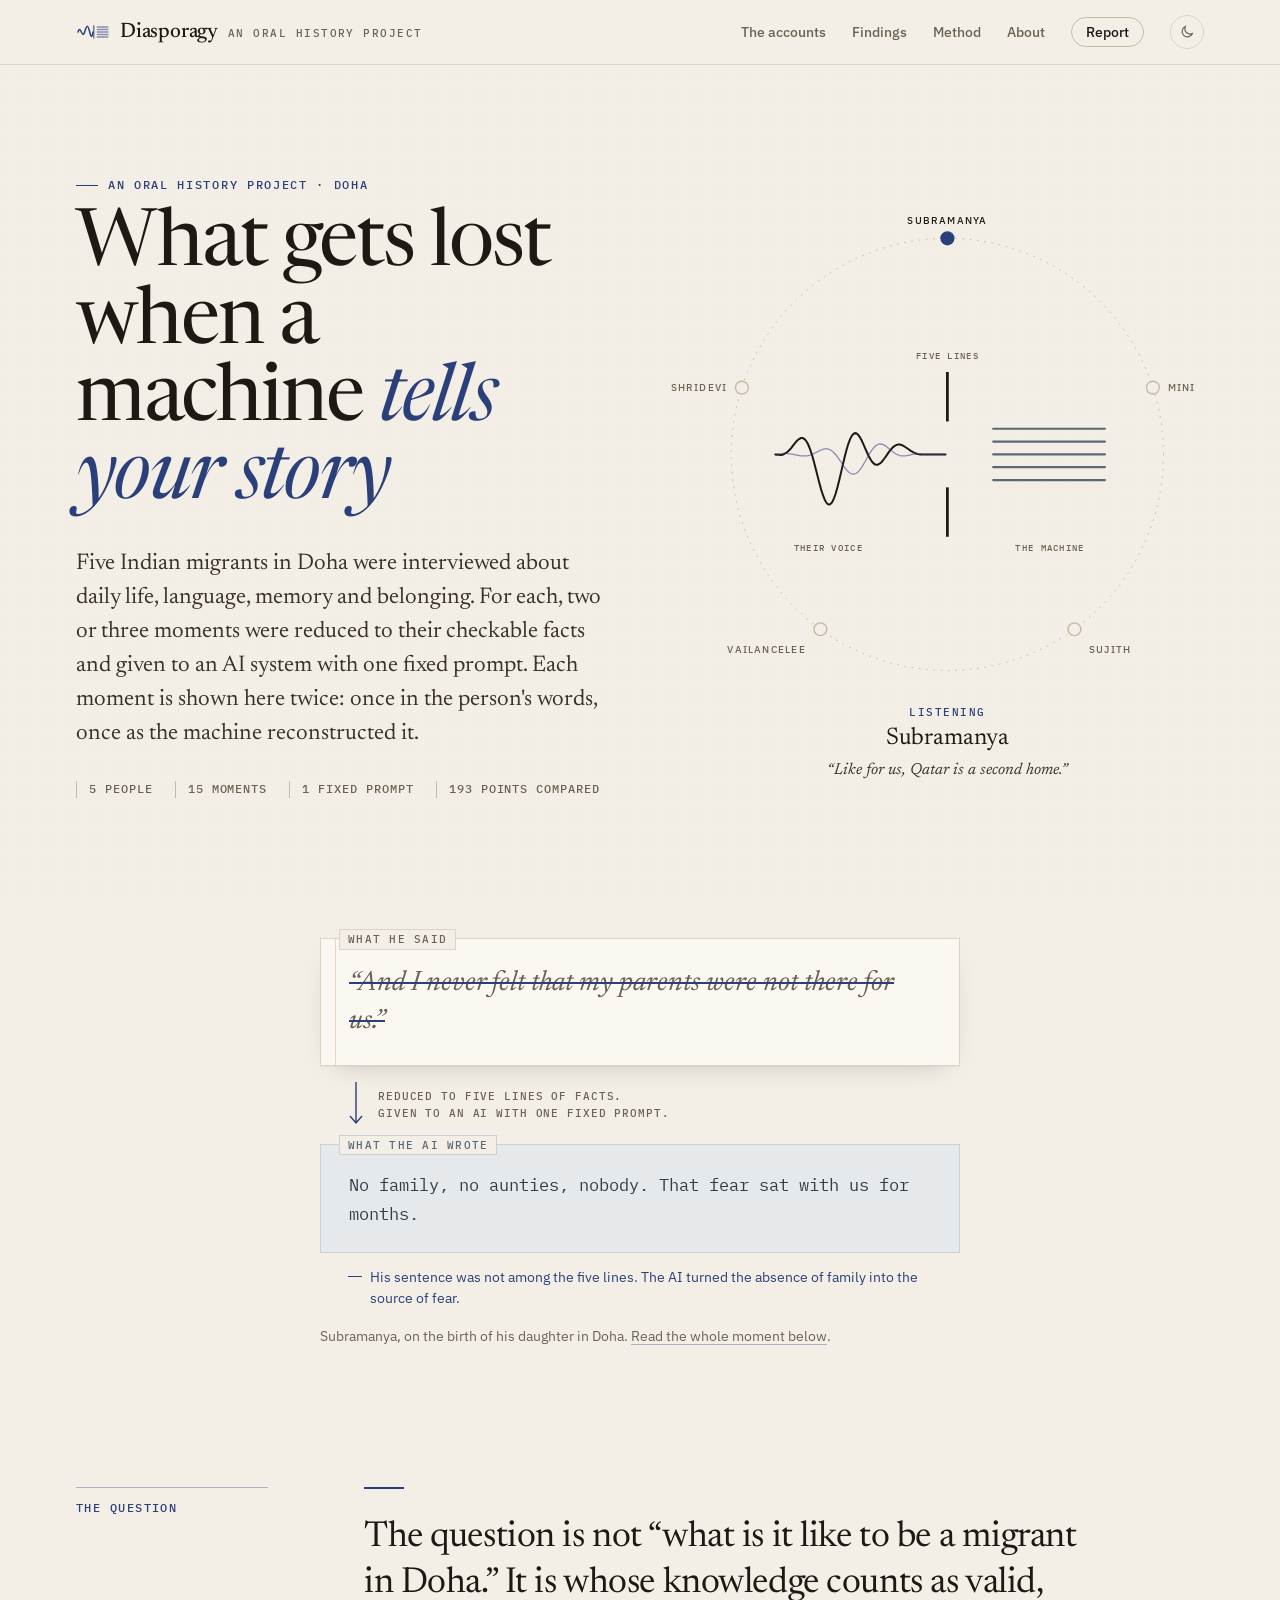
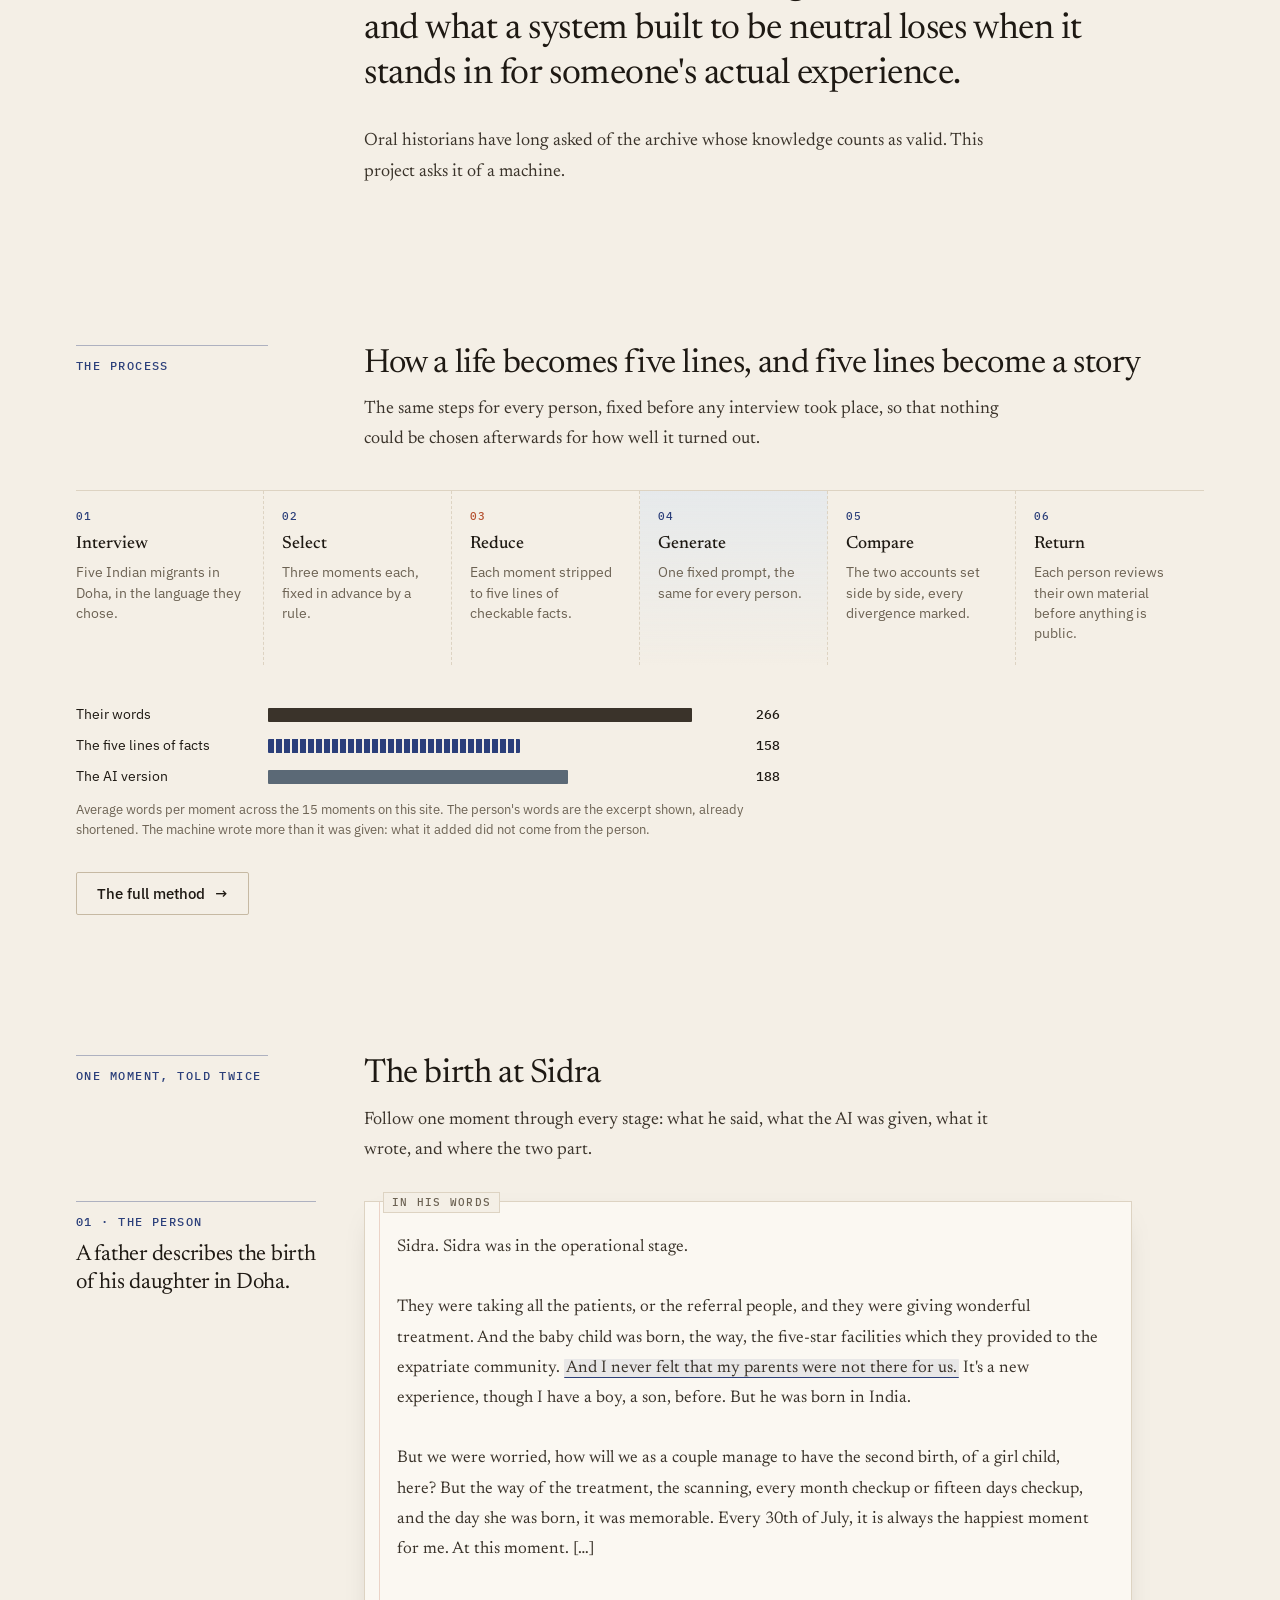
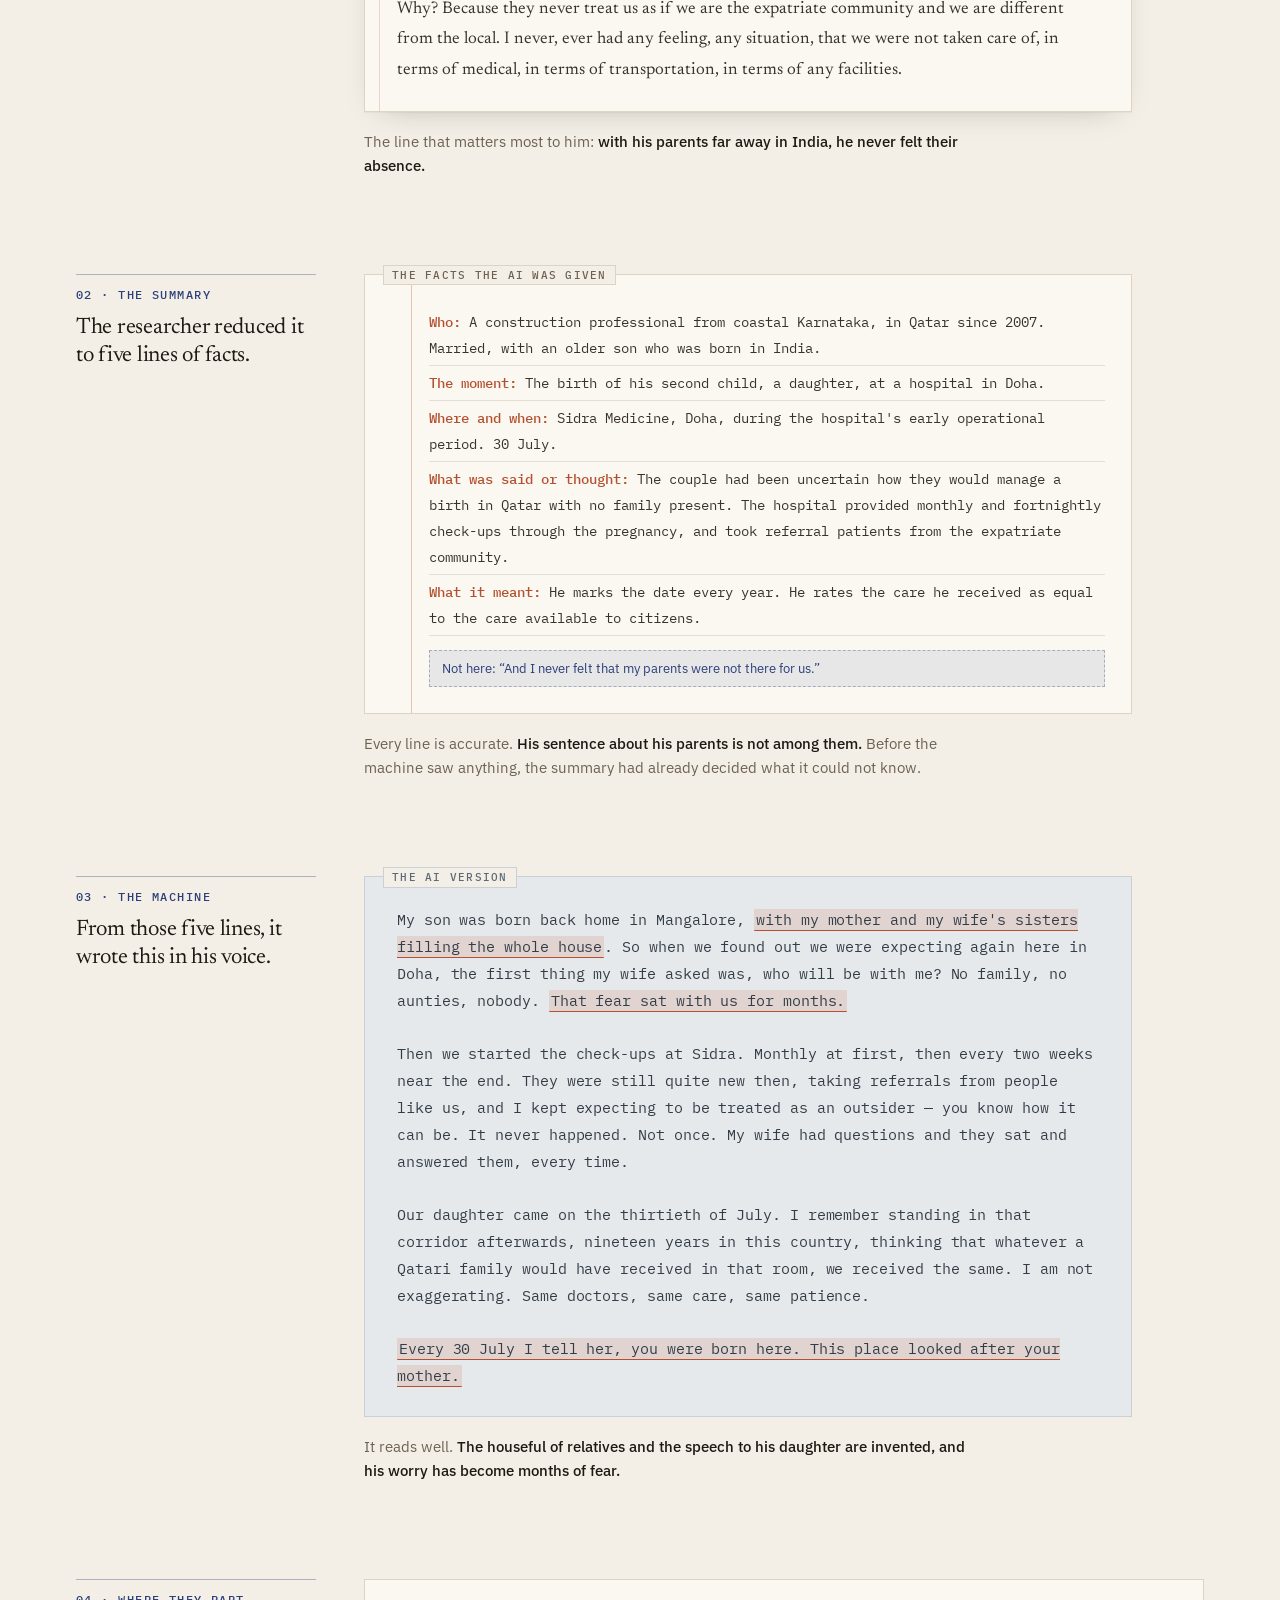
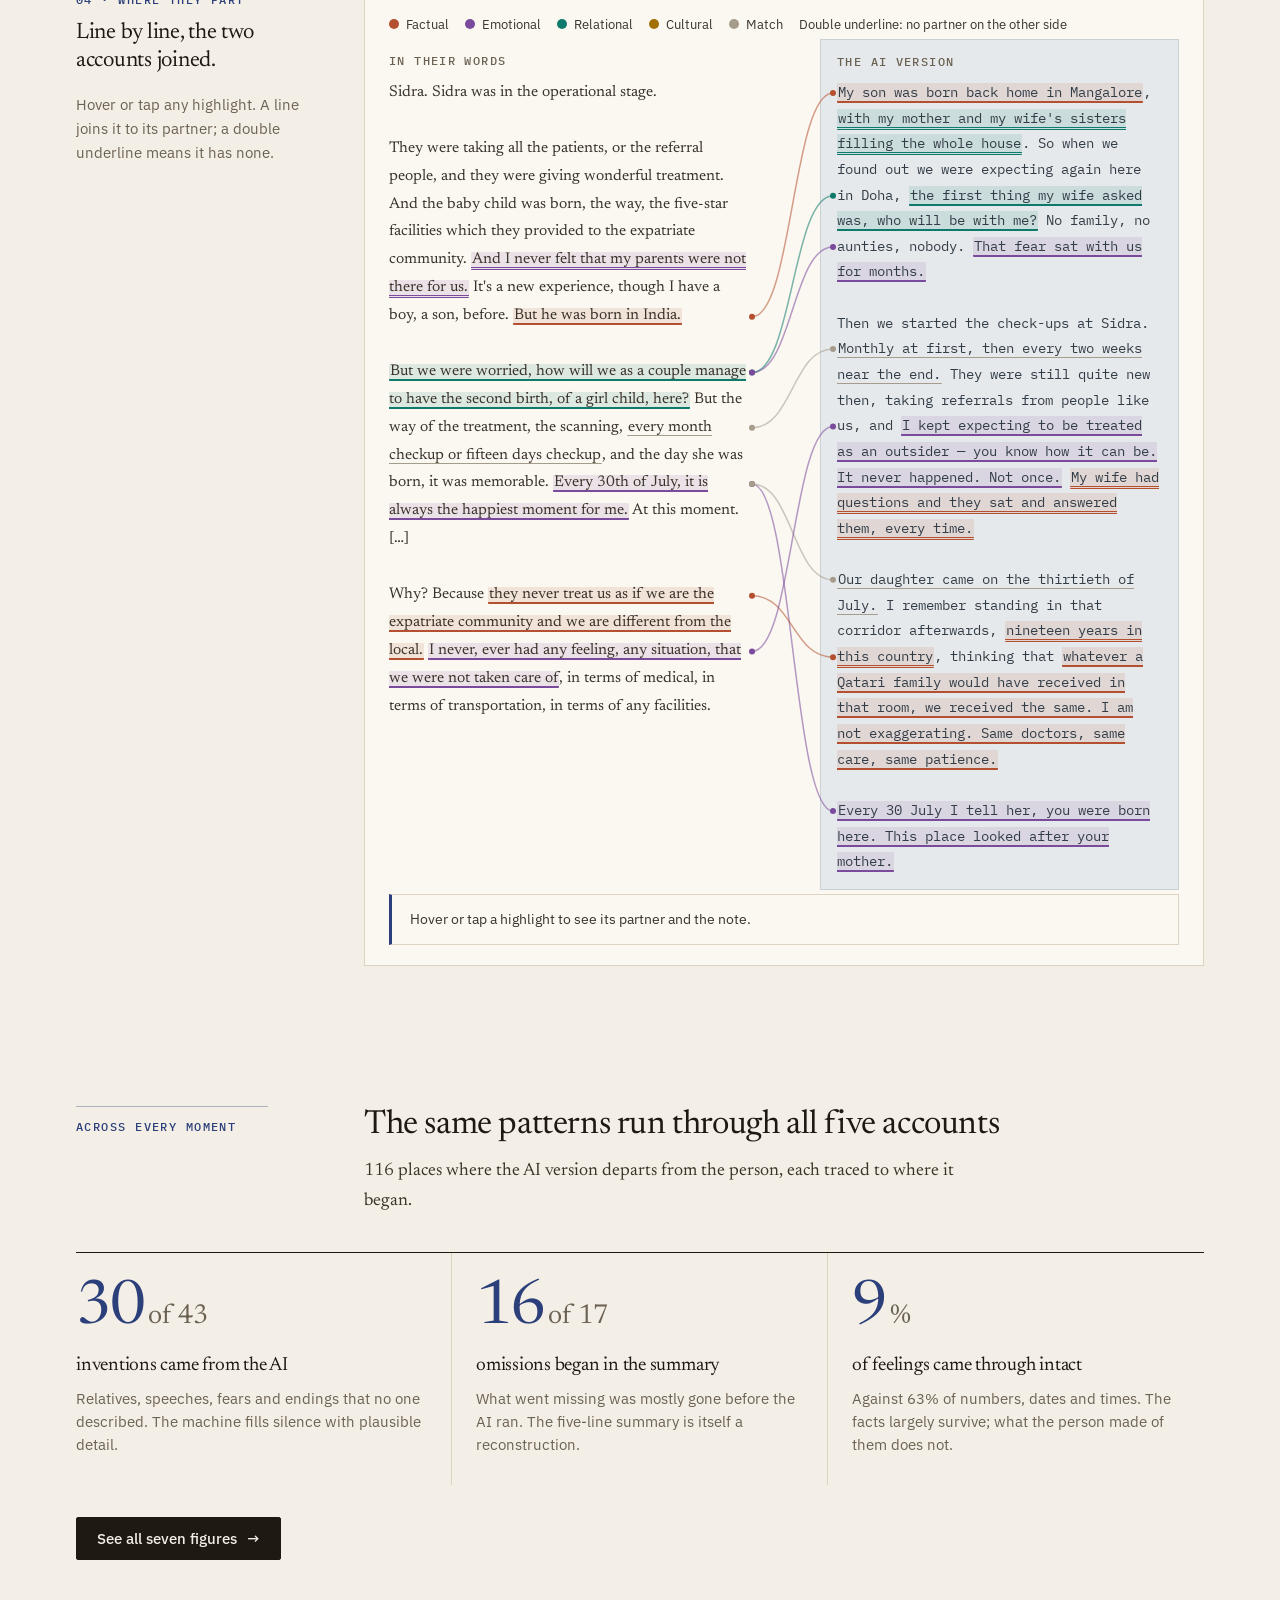
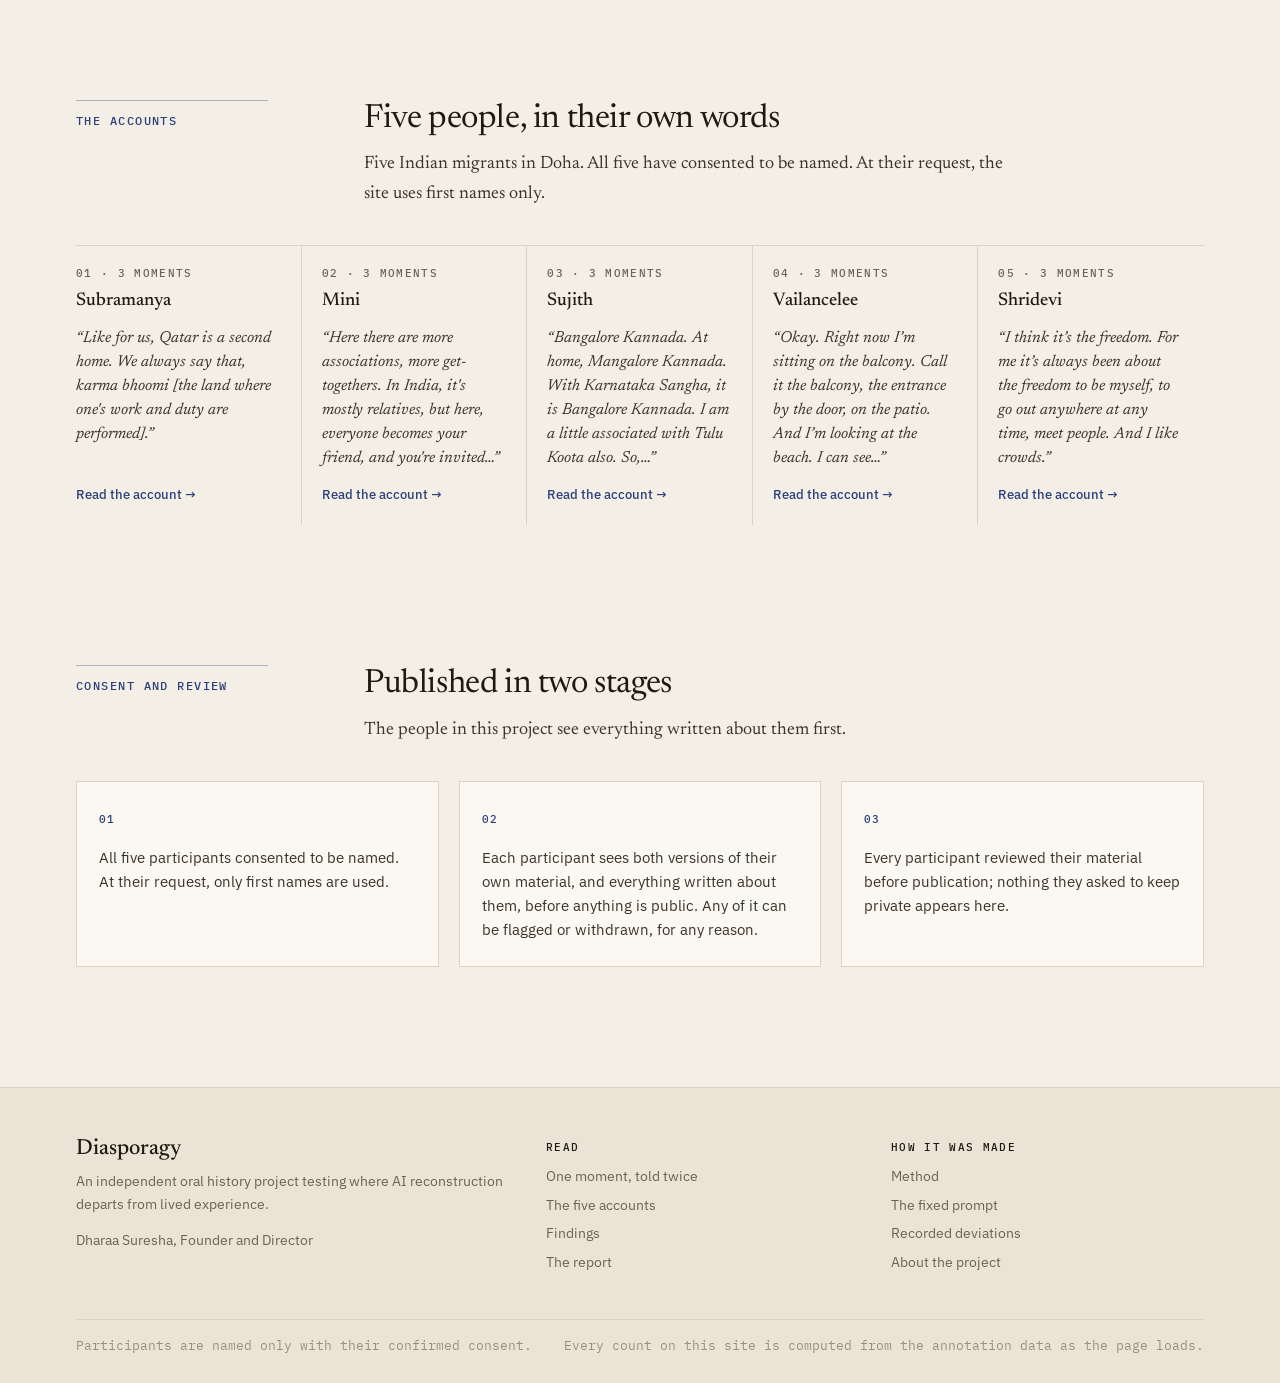
==== commit 149693c2: "Add an animated opening graphic (voice through five lines into machine text) and a project logo" ====
--- a/index.html
+++ b/index.html
@@ -11,6 +11,7 @@
 <link rel="preconnect" href="https://fonts.googleapis.com">
 <link rel="preconnect" href="https://fonts.gstatic.com" crossorigin>
 <link rel="stylesheet" href="https://fonts.googleapis.com/css2?family=IBM+Plex+Mono:wght@400;500&family=IBM+Plex+Sans:wght@400;500&family=Newsreader:ital,opsz,wght@0,6..72,400;0,6..72,500;1,6..72,400&display=swap">
+<link rel="icon" href="assets/logo.svg" type="image/svg+xml">
 <link rel="stylesheet" href="assets/style.css">
 </head>
 <body data-page="home">
--- a/assets/style.css
+++ b/assets/style.css
@@ -478,3 +478,117 @@
 @media(max-width:640px){.v-conn{padding:16px 12px}}
 
 @media print{header.site,footer.site-foot,.legend,.views,.theme-btn{display:none}body{background:#fff}body::before{display:none}.js-anim .step:not(.in) .step-main{opacity:1;transform:none}}
+
+/* accession record */
+.record{display:grid;grid-template-columns:auto 1fr;gap:4px 14px;margin:18px 0 0;padding:12px 14px;border:1px solid var(--rule);background:var(--paper-2);font:12px/1.5 var(--mono);max-width:28rem}
+.record dt{color:var(--faint);text-transform:uppercase;letter-spacing:.08em;font-size:10.5px;padding-top:1px}.record dd{margin:0;color:var(--ink-2)}
+code{font:12.5px var(--mono);background:var(--paper-2);padding:1px 5px}
+/* oral-history texture: transcript speech set like a typed interview leaf with a margin rule */
+.panel-human{background-image:linear-gradient(90deg,transparent 14px,color-mix(in srgb,var(--factual) 22%,transparent) 14px 15px,transparent 15px)}
+.panel-label{font-family:var(--mono)}
+
+/* report article */
+.a-head{max-width:52rem;padding:clamp(48px,7vw,88px) 0 32px;border-bottom:1px solid var(--ink)}
+.a-head h1{font-size:clamp(2.2rem,4.6vw,3.5rem)}.a-sub{font:italic 1.25rem/1.45 var(--serif);color:var(--ink-2)}
+.a-auth{font:14px/1.5 var(--sans);color:var(--muted);margin-top:22px}.a-auth b{color:var(--ink);font:500 1.05rem var(--serif)}
+.a-grid{display:grid;grid-template-columns:15rem minmax(0,1fr);gap:56px;margin-top:40px}
+.a-toc{position:sticky;top:90px;align-self:start;font:13.5px/1.4 var(--sans);max-height:calc(100vh - 110px);overflow:auto}
+.a-toc>p{font:500 11px var(--mono);letter-spacing:.12em;text-transform:uppercase;color:var(--muted)}
+.a-toc ol{list-style:none;padding:0;margin:0 0 20px}.a-toc a{display:flex;gap:10px;padding:7px 0;border-top:1px solid var(--rule);text-decoration:none;color:var(--muted)}
+.a-toc a span{font:500 11px/1.6 var(--mono);color:var(--indigo)}.a-toc a:hover{color:var(--ink)}
+.a-body{max-width:42rem;font-size:1.06rem;line-height:1.72}
+.a-body p{text-align:justify;hyphens:auto}
+.abstract{padding:26px 30px;background:var(--card);border:1px solid var(--rule);border-top:3px solid var(--indigo);margin-bottom:24px}
+.abstract h2{font:500 12px var(--mono);letter-spacing:.14em;text-transform:uppercase;color:var(--indigo);margin:0 0 14px}
+.abstract p{font:15px/1.65 var(--sans);text-align:left}.abstract .kw{font-size:13.5px;color:var(--muted);margin:16px 0 0;padding-top:12px;border-top:1px solid var(--rule)}
+.a-h1{font-size:1.65rem;margin:64px 0 18px;padding-top:16px;border-top:1px solid var(--rule);scroll-margin-top:90px}
+.a-h1 span,.a-h2 span{font:500 .62em var(--mono);color:var(--indigo);margin-right:14px;vertical-align:.25em}
+.a-h2{font-size:1.25rem;margin:40px 0 12px;scroll-margin-top:90px}.a-h3{font:italic 500 1.1rem var(--serif);margin:28px 0 10px}
+.a-fig{margin:30px 0;padding:18px 20px;border:1px solid var(--rule);border-left:3px solid var(--indigo);background:var(--paper-2);font:14px/1.55 var(--sans);display:grid;gap:14px}
+.a-fig .btn{justify-self:start;padding:9px 14px;font-size:13px}
+.cite{font:14px/1.6 var(--mono);background:var(--card);border:1px solid var(--rule);padding:14px 16px;text-align:left!important}
+@media(max-width:1000px){.a-grid{grid-template-columns:minmax(0,1fr)}.a-toc{position:static;max-height:none}}
+@media print{.a-toc,.a-fig .btn{display:none}.a-grid{display:block}}
+
+.m-audio{display:flex;flex-wrap:wrap;align-items:center;gap:8px 16px;margin:0 0 24px;padding:12px 16px;border:1px solid var(--rule);background:var(--paper-2)}.m-audio .kicker{margin:0}.m-audio audio{flex:1 1 18rem;height:36px}
+
+/* ---------- report: typeset as a paper ---------- */
+.paper-page main.wrap{max-width:none;padding:0}
+.paper{max-width:44rem;margin:48px auto 0;padding:clamp(28px,6vw,72px) clamp(20px,6vw,80px) 64px;background:var(--card);border:1px solid var(--rule);box-shadow:var(--shadow);
+  font:400 17px/1.62 "Newsreader","Times New Roman",Times,serif;color:var(--ink);counter-reset:none}
+.paper p{text-align:justify;hyphens:auto;margin:0 0 .85em;text-indent:1.4em}
+.paper h2+p,.paper h3+p,.paper figure+p,.paper .exch+p,.paper .figref+p,.paper-abstract p,.paper-back p{text-indent:0}
+.paper-head{text-align:center;margin-bottom:28px}
+.paper-kicker{font:500 11px var(--mono);letter-spacing:.16em;text-transform:uppercase;color:var(--muted);text-indent:0!important;text-align:center!important}
+.paper-head h1{font:500 clamp(1.7rem,3.4vw,2.3rem)/1.18 var(--serif);margin:10px 0 10px;letter-spacing:-.01em}
+.paper-sub{font-style:italic;font-size:1.08rem;text-align:center!important;text-indent:0!important;color:var(--ink-2)}
+.paper-auth{text-align:center!important;text-indent:0!important;font-size:1rem;margin-top:16px}.paper-auth span{font-size:.88rem;color:var(--muted)}
+.paper-abstract{margin:0 0 30px;padding:18px 0;border-top:1px solid var(--ink);border-bottom:1px solid var(--ink);font-size:15.5px}
+.paper-abstract h2{font:600 13px/1 var(--serif);letter-spacing:.14em;text-transform:uppercase;text-align:center;margin:0 0 12px;border:0;padding:0}
+.paper-abstract .kw{font-size:14px;margin-top:10px}
+.paper h2{font:600 1.18rem/1.3 var(--serif);margin:36px 0 12px;padding:0;border:0;scroll-margin-top:90px}
+.paper h3{font:italic 500 1.05rem/1.3 var(--serif);margin:24px 0 8px}
+.paper h2 span,.paper h3 span{margin-right:.7em;font-style:normal}
+.paper .tbl{margin:22px 0;font-family:var(--serif)}
+.paper .tbl figcaption{font-size:14.5px;margin-bottom:6px}
+.paper .tbl table{font:14px/1.45 var(--serif);border-top:1.5px solid var(--ink);border-bottom:1.5px solid var(--ink)}
+.paper .tbl th{font:600 13.5px var(--serif);letter-spacing:0;text-transform:none;color:var(--ink);border-bottom:1px solid var(--ink)}
+.paper .tbl td{border-bottom:0;padding:5px 12px 5px 0}.paper .tbl td.n,.paper .tbl th.n{font-family:var(--serif);font-variant-numeric:tabular-nums}
+.paper .tnote{font-size:13px;color:var(--muted);text-indent:0;margin-top:6px}
+.paper .figref{font-size:14px;text-indent:0;padding:10px 14px;background:var(--paper-2);border-left:2px solid var(--indigo);text-align:left}
+.paper .exch{display:grid;grid-template-columns:1fr 1fr;gap:16px;margin:18px 0;font-size:15px;line-height:1.5}
+.paper .exch>div{padding:12px 14px;border:1px solid var(--rule)}.paper .exch .m{background:var(--machine-bg);font:13.5px/1.6 var(--mono);color:var(--machine-ink)}
+.paper .exch span{display:block;font:500 10.5px var(--mono);letter-spacing:.1em;text-transform:uppercase;color:var(--muted);margin-bottom:6px}
+@media(max-width:640px){.paper{margin-top:16px;border-left:0;border-right:0}.paper .exch{grid-template-columns:1fr}.paper p{text-align:left}}
+.paper-back{margin-top:40px;padding-top:8px;border-top:1px solid var(--rule);font-size:15px}
+.refs{padding-left:0;list-style:none;font-size:14.5px}.refs li{padding-left:1.6em;text-indent:-1.6em;margin-bottom:6px}
+@media print{.paper{box-shadow:none;border:0;margin:0;max-width:none}.paper .figref a{display:none}}
+
+/* menu: the report as the finished piece */
+nav a.nl-report{padding:7px 14px;border:1px solid var(--rule-2);border-radius:999px;color:var(--ink)}
+nav a.nl-report:hover,nav a.nl-report[aria-current]{border-color:var(--indigo);color:var(--indigo)}
+/* participant page */
+.p-guide{display:grid;grid-template-columns:repeat(3,1fr);gap:12px;margin-top:40px;font:14px/1.5 var(--sans);color:var(--ink-2)}
+.p-guide div{padding:12px 14px;border:1px dashed var(--rule-2);display:flex;gap:10px}
+.p-guide b{font:500 12px/1.6 var(--mono);color:var(--indigo)}
+@media(max-width:760px){.p-guide{grid-template-columns:1fr}}
+.legend .jump{display:inline-flex;align-items:center;gap:4px;margin-right:14px;padding-right:14px;border-right:1px solid var(--rule)}
+.legend .jump a{width:30px;height:30px;display:grid;place-items:center;border:1px solid var(--rule-2);border-radius:50%;text-decoration:none;font:500 13px var(--mono);color:var(--ink)}
+.legend .jump a:hover{border-color:var(--indigo);color:var(--indigo)}
+.legend select.who{margin-left:auto}
+.lab-s{font:500 11px/1 var(--mono);letter-spacing:.12em;text-transform:uppercase;color:var(--muted);margin-right:-12px}
+@media(max-width:760px){.legend{position:sticky;top:0}.legend .jump{width:100%;border-right:0;margin:0 0 6px}.legend select.who{margin-left:0}}
+.m-dev{font:13px/1.5 var(--sans);color:var(--muted);margin:8px 0 0}
+
+/* report: plain, standard paper layout */
+.paper-page body,.paper-page{background:var(--paper)}
+.paper{background:transparent;border:0;box-shadow:none;max-width:40rem;padding:24px 20px 48px;font-size:17.5px;line-height:1.65}
+.paper-head{text-align:center;padding-bottom:4px}
+.paper-head h1{font-weight:600;font-size:1.75rem}
+.paper-abstract{border:0;padding:0 2rem;font-size:15.5px}
+.paper-abstract h2{font:600 15px var(--serif);letter-spacing:0;text-transform:none}
+.paper h2{font-size:1.15rem;font-weight:600}
+.paper .figref{background:none;border:0;padding:0 2rem;font-size:14.5px;font-style:italic;color:var(--ink-2)}
+.paper .figref b{font-style:normal}
+.paper .exch{display:block;margin:16px 2rem;padding:0;font:15.5px/1.55 var(--serif);color:var(--ink-2)}
+.paper .exch p{text-indent:0;margin:0 0 6px;text-align:left}
+.paper .tbl figcaption{text-align:left}
+.paper a{color:var(--indigo)}
+
+/* opening graphic: voice into five lines */
+.vmark{margin:0;position:relative}
+.vmark svg{width:100%;max-width:520px;display:block;margin:0 auto;overflow:visible}
+.vm-orbit{fill:none;stroke:var(--rule-2);stroke-dasharray:2 6}
+.vm-node circle{fill:var(--paper);stroke:var(--rule-2);stroke-width:1.5;transition:fill .4s,stroke .4s;cursor:pointer}
+.vm-node text{font:500 11px var(--sans);letter-spacing:.12em;fill:var(--muted);transition:fill .4s;cursor:pointer}
+.vm-node.on circle{fill:var(--indigo);stroke:var(--indigo)}.vm-node.on text{fill:var(--ink)}
+.vm-wave{fill:none;stroke:var(--ink);stroke-width:2.2;stroke-linecap:round}
+.vm-wave2{stroke:var(--indigo);stroke-width:1.4;opacity:.55}
+.vm-gate line{stroke:var(--ink);stroke-width:3}.vm-gate text,.vm-lab{font:500 10px var(--mono);letter-spacing:.14em;fill:var(--muted)}
+.vm-flat line{stroke:var(--machine);stroke-width:2.4;stroke-linecap:round}
+.vmark figcaption{text-align:center;margin-top:-6px;min-height:5.2em}
+.vm-k{display:block;font:500 11px var(--mono);letter-spacing:.14em;text-transform:uppercase;color:var(--indigo)}
+.vm-name{display:block;font:400 1.5rem/1.3 var(--serif);margin:4px 0}
+.vm-q{display:block;font:italic 1rem/1.5 var(--serif);color:var(--ink-2);max-width:28rem;margin:0 auto}
+.exhibit-wrap{max-width:40rem;margin-left:auto;margin-right:auto}
+nav .brand .logo{width:34px;height:20px;color:var(--indigo);align-self:center}
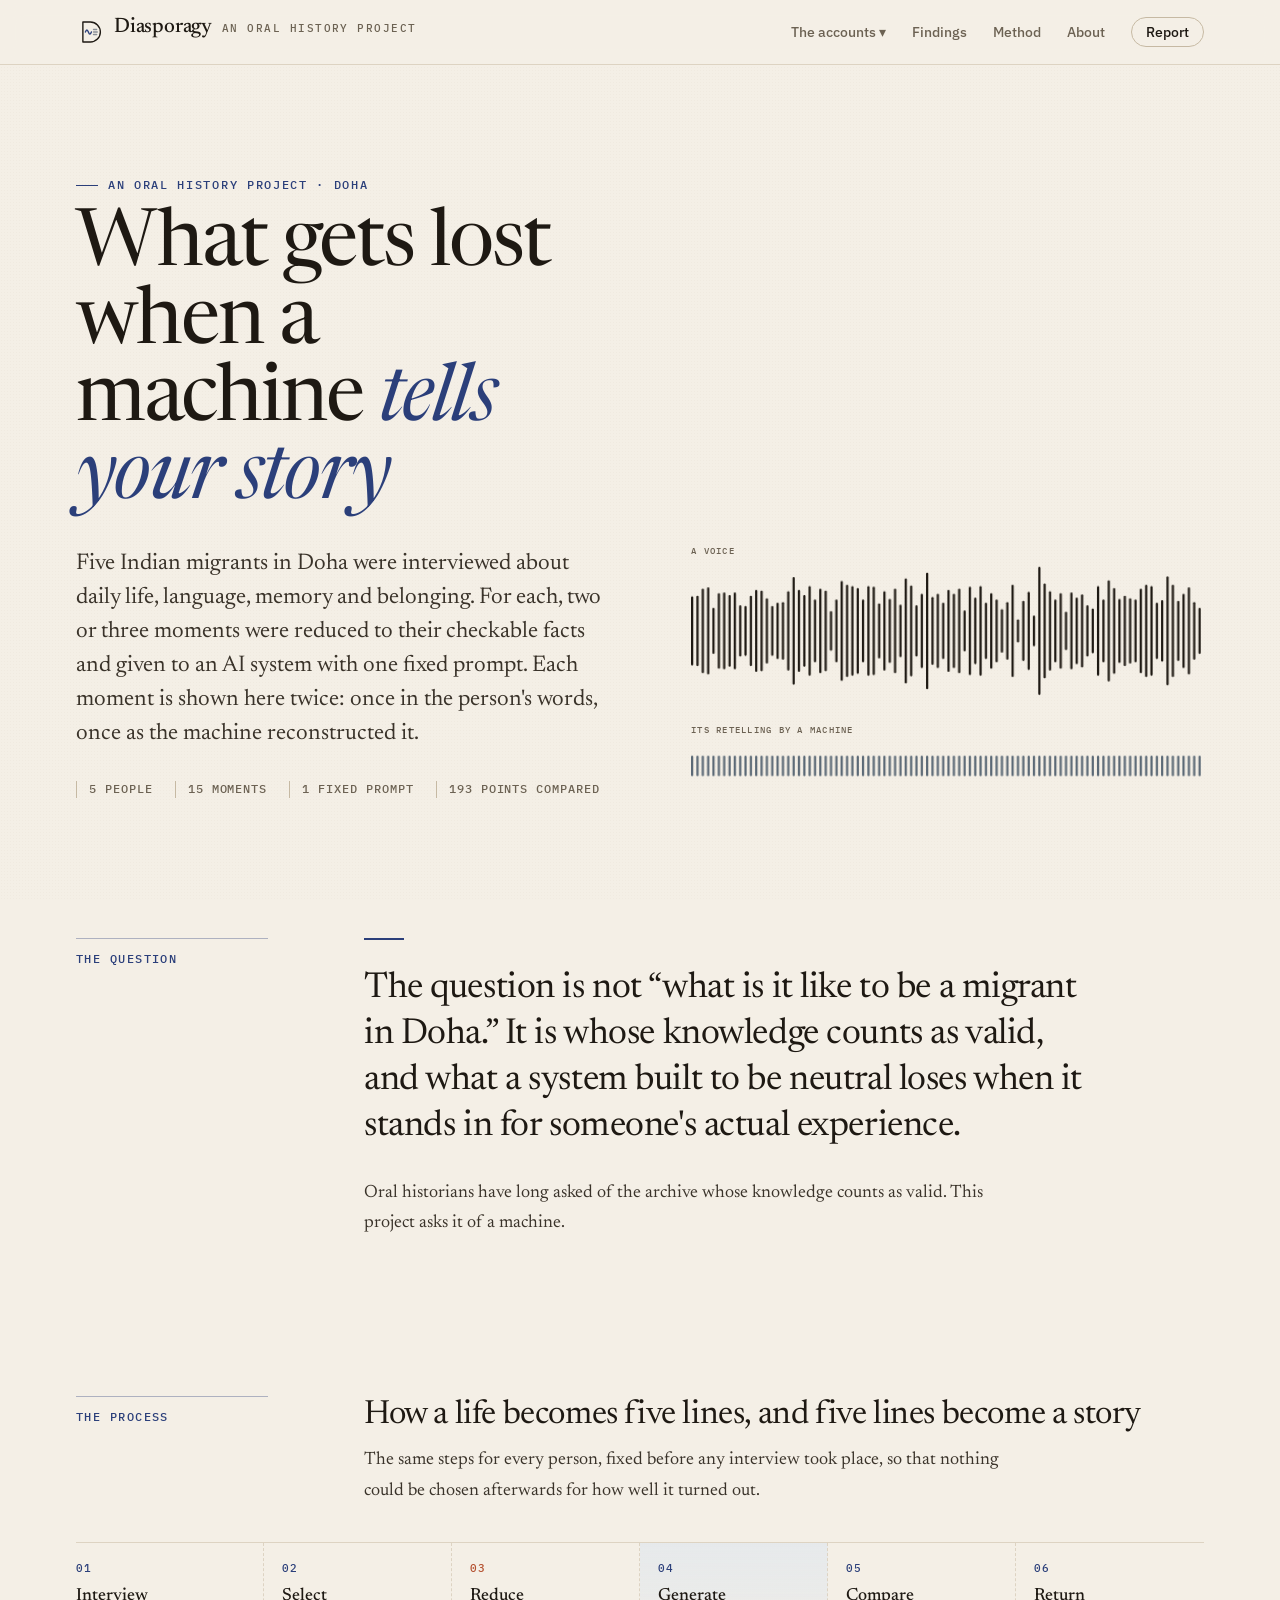
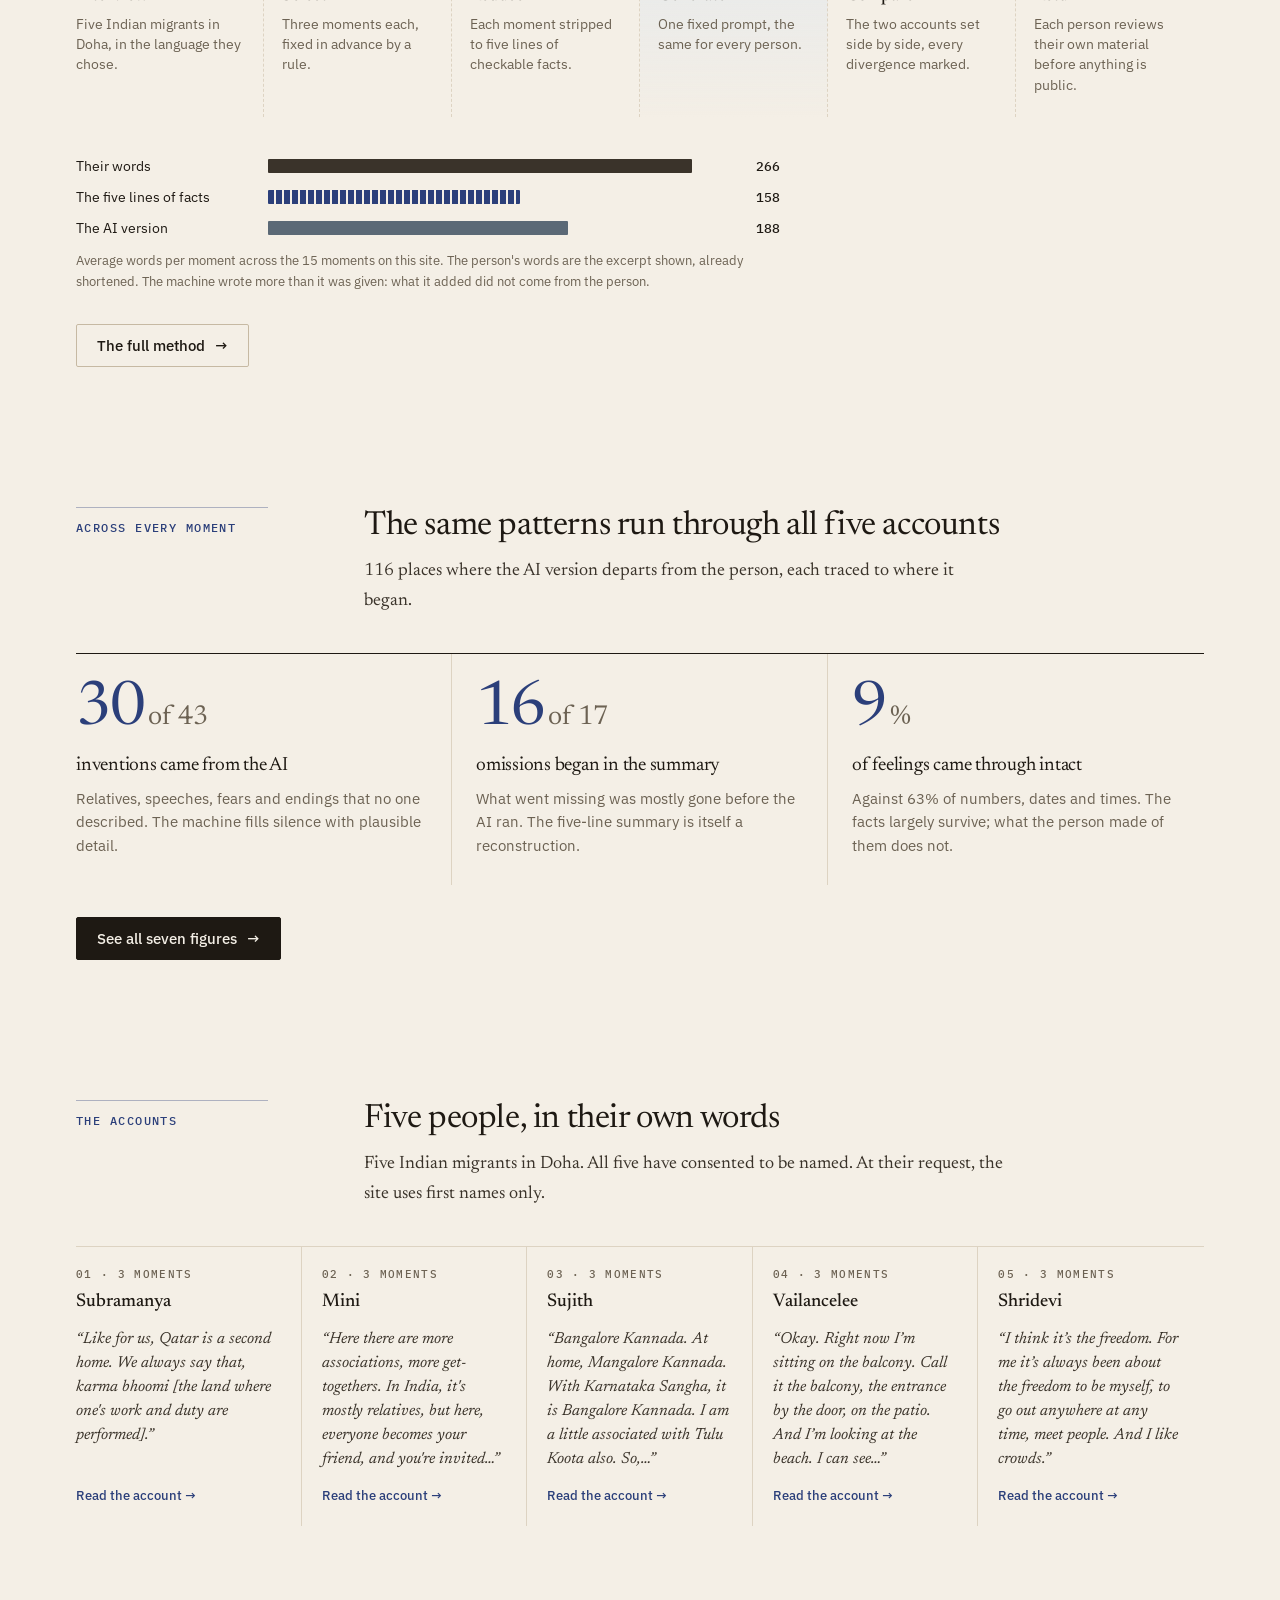
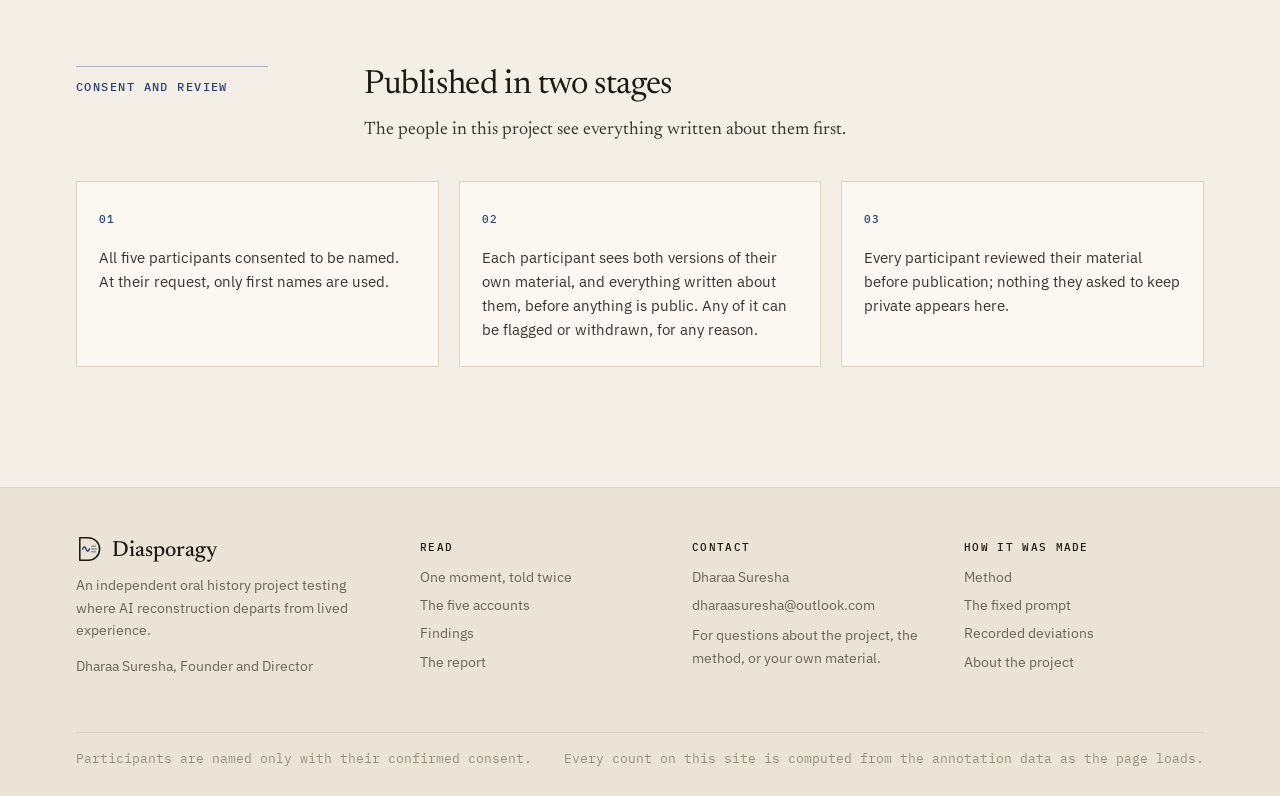
==== commit d1479039: "General home page, accounts menu, researcher-only annotation, interview dates, fuller references, no" ====
--- a/index.html
+++ b/index.html
@@ -5,9 +5,7 @@
 <meta name="viewport" content="width=device-width,initial-scale=1">
 <title>Diasporagy · What Gets Lost When a Machine Tells Your Story</title>
 <meta name="description" content="An oral history project testing where AI reconstruction departs from lived experience: five Indian migrants in Doha, each moment told twice.">
-<meta name="theme-color" content="#f4efe6" media="(prefers-color-scheme: light)">
-<meta name="theme-color" content="#15120e" media="(prefers-color-scheme: dark)">
-<script>try{var t=localStorage.getItem('diasporagy-theme');if(t)document.documentElement.dataset.theme=t}catch(e){}</script>
+<meta name="theme-color" content="#f4efe6">
 <link rel="preconnect" href="https://fonts.googleapis.com">
 <link rel="preconnect" href="https://fonts.gstatic.com" crossorigin>
 <link rel="stylesheet" href="https://fonts.googleapis.com/css2?family=IBM+Plex+Mono:wght@400;500&family=IBM+Plex+Sans:wght@400;500&family=Newsreader:ital,opsz,wght@0,6..72,400;0,6..72,500;1,6..72,400&display=swap">
--- a/assets/style.css
+++ b/assets/style.css
@@ -16,27 +16,6 @@
   --measure:40rem;--wide:74rem;
   color-scheme:light;
 }
-@media (prefers-color-scheme:dark){:root:not([data-theme="light"]){
-  --paper:#15120e;--paper-2:#1d1914;--card:#211c16;--rule:#382f26;--rule-2:#4d4235;
-  --ink:#efe7d8;--ink-2:#d9cfbe;--muted:#a99c88;--faint:#7c705f;
-  --indigo:#9fb1e6;--indigo-2:#b9c6ee;--indigo-wash:rgba(159,177,230,.12);--indigo-line:rgba(159,177,230,.4);
-  --machine-bg:#1c2125;--machine-card:#22282d;--machine-ink:#cbd3da;--machine-rule:#343c43;--machine:#93a1ad;
-  --factual:#e0845f;--emotional:#b994d9;--relational:#4fbca9;--cultural:#d8a63c;--match:#8a806f;
-  --w-factual:rgba(224,132,95,.16);--w-emotional:rgba(185,148,217,.16);--w-relational:rgba(79,188,169,.16);--w-cultural:rgba(216,166,60,.18);
-  --kept:#6f675b;--both:#5d6f9f;--lightgrey:#3a332a;--source:#4a3f1c;--source-line:#d8a63c;
-  --shadow:0 1px 0 rgba(0,0,0,.2),0 12px 30px -18px rgba(0,0,0,.7);color-scheme:dark;
-}}
-:root[data-theme="dark"]{
-  --paper:#15120e;--paper-2:#1d1914;--card:#211c16;--rule:#382f26;--rule-2:#4d4235;
-  --ink:#efe7d8;--ink-2:#d9cfbe;--muted:#a99c88;--faint:#7c705f;
-  --indigo:#9fb1e6;--indigo-2:#b9c6ee;--indigo-wash:rgba(159,177,230,.12);--indigo-line:rgba(159,177,230,.4);
-  --machine-bg:#1c2125;--machine-card:#22282d;--machine-ink:#cbd3da;--machine-rule:#343c43;--machine:#93a1ad;
-  --factual:#e0845f;--emotional:#b994d9;--relational:#4fbca9;--cultural:#d8a63c;--match:#8a806f;
-  --w-factual:rgba(224,132,95,.16);--w-emotional:rgba(185,148,217,.16);--w-relational:rgba(79,188,169,.16);--w-cultural:rgba(216,166,60,.18);
-  --kept:#6f675b;--both:#5d6f9f;--lightgrey:#3a332a;--source:#4a3f1c;--source-line:#d8a63c;
-  --shadow:0 1px 0 rgba(0,0,0,.2),0 12px 30px -18px rgba(0,0,0,.7);color-scheme:dark;
-}
-
 /* ---------- base ---------- */
 *,*::before,*::after{box-sizing:border-box}
 html{-webkit-text-size-adjust:100%;scroll-padding-top:84px}
@@ -84,7 +63,7 @@
 .theme-btn svg{width:16px;height:16px}
 @media(max-width:760px){nav#nav{flex-wrap:wrap;padding:12px 0 10px;min-height:0;gap:10px 18px}nav .brand{flex-basis:calc(100% - 50px)}nav .brand span{display:none}.theme-btn{order:2}nav a.nl{order:3;font-size:13.5px}}
 footer.site-foot{margin-top:120px;border-top:1px solid var(--rule);background:var(--paper-2)}
-.foot{display:grid;grid-template-columns:1.4fr 1fr 1fr;gap:32px;padding:48px 0 40px;font:14px/1.6 var(--sans);color:var(--muted)}
+.foot{display:grid;grid-template-columns:1.3fr 1fr 1fr 1fr;gap:32px;padding:48px 0 40px;font:14px/1.6 var(--sans);color:var(--muted)}
 .foot b{display:block;font:500 22px/1.2 var(--serif);color:var(--ink);margin-bottom:8px}
 .foot h4{font:500 11px/1.4 var(--mono);letter-spacing:.12em;text-transform:uppercase;color:var(--ink);margin:4px 0 10px}
 .foot ul{list-style:none;margin:0;padding:0}.foot li{margin:0 0 6px}
@@ -575,20 +554,26 @@
 .paper .tbl figcaption{text-align:left}
 .paper a{color:var(--indigo)}
 
-/* opening graphic: voice into five lines */
-.vmark{margin:0;position:relative}
-.vmark svg{width:100%;max-width:520px;display:block;margin:0 auto;overflow:visible}
-.vm-orbit{fill:none;stroke:var(--rule-2);stroke-dasharray:2 6}
-.vm-node circle{fill:var(--paper);stroke:var(--rule-2);stroke-width:1.5;transition:fill .4s,stroke .4s;cursor:pointer}
-.vm-node text{font:500 11px var(--sans);letter-spacing:.12em;fill:var(--muted);transition:fill .4s;cursor:pointer}
-.vm-node.on circle{fill:var(--indigo);stroke:var(--indigo)}.vm-node.on text{fill:var(--ink)}
-.vm-wave{fill:none;stroke:var(--ink);stroke-width:2.2;stroke-linecap:round}
-.vm-wave2{stroke:var(--indigo);stroke-width:1.4;opacity:.55}
-.vm-gate line{stroke:var(--ink);stroke-width:3}.vm-gate text,.vm-lab{font:500 10px var(--mono);letter-spacing:.14em;fill:var(--muted)}
-.vm-flat line{stroke:var(--machine);stroke-width:2.4;stroke-linecap:round}
-.vmark figcaption{text-align:center;margin-top:-6px;min-height:5.2em}
-.vm-k{display:block;font:500 11px var(--mono);letter-spacing:.14em;text-transform:uppercase;color:var(--indigo)}
-.vm-name{display:block;font:400 1.5rem/1.3 var(--serif);margin:4px 0}
-.vm-q{display:block;font:italic 1rem/1.5 var(--serif);color:var(--ink-2);max-width:28rem;margin:0 auto}
+/* opening graphic: a recorded voice above its flat AI version */
+.vh{margin:0}.vh svg{width:100%;display:block;overflow:visible}
+.vh-h{fill:var(--ink)}.vh-m{fill:var(--machine);opacity:.6}
+.vh-l{font:500 10.5px var(--mono);letter-spacing:.14em;fill:var(--muted)}
+.vh figcaption{margin-top:18px;font:14px/1.55 var(--sans);color:var(--muted);max-width:30rem}
+.vh rect{transform-box:fill-box;transform-origin:center}
+.js-anim .vh rect{animation:vh-in .9s cubic-bezier(.2,.7,.2,1) both;animation-delay:var(--d)}
+/* the voice keeps breathing: a slow wave travels along it; the machine's bars stay still */
+.js-anim .vh .vh-h{animation:vh-in .9s cubic-bezier(.2,.7,.2,1) both,vh-breathe 2.8s ease-in-out calc(1.2s + var(--d) * 3) infinite alternate;animation-delay:var(--d),calc(1.2s + var(--d) * 3)}
+@keyframes vh-breathe{from{transform:scaleY(1)}to{transform:scaleY(.55)}}
+@keyframes vh-in{from{transform:scaleY(.04);opacity:0}to{transform:none;opacity:1}}
+@media (prefers-reduced-motion:reduce){.js-anim .vh rect{animation:none}}
 .exhibit-wrap{max-width:40rem;margin-left:auto;margin-right:auto}
-nav .brand .logo{width:34px;height:20px;color:var(--indigo);align-self:center}
+nav .brand .logo{width:30px;height:30px;color:var(--ink);align-self:center;margin-right:-2px}
+.logo-foot{width:34px;height:34px;color:var(--ink);vertical-align:middle;margin:-4px 6px 0 -4px}
+
+/* accounts menu */
+.nd{position:relative;display:inline-flex}
+.nd-menu{display:none;position:absolute;top:100%;left:-14px;min-width:13rem;padding:8px 0;background:var(--card);border:1px solid var(--rule);box-shadow:var(--shadow);z-index:40}
+.nd:hover .nd-menu,.nd:focus-within .nd-menu{display:block}
+.nd-menu a{display:block;padding:8px 16px;font:15px var(--serif);color:var(--ink);text-decoration:none}
+.nd-menu a:hover{background:var(--paper-2);color:var(--indigo)}
+.nd-menu .nd-all{border-top:1px solid var(--rule);margin-top:6px;padding-top:10px;font:13px var(--sans);color:var(--muted)}
